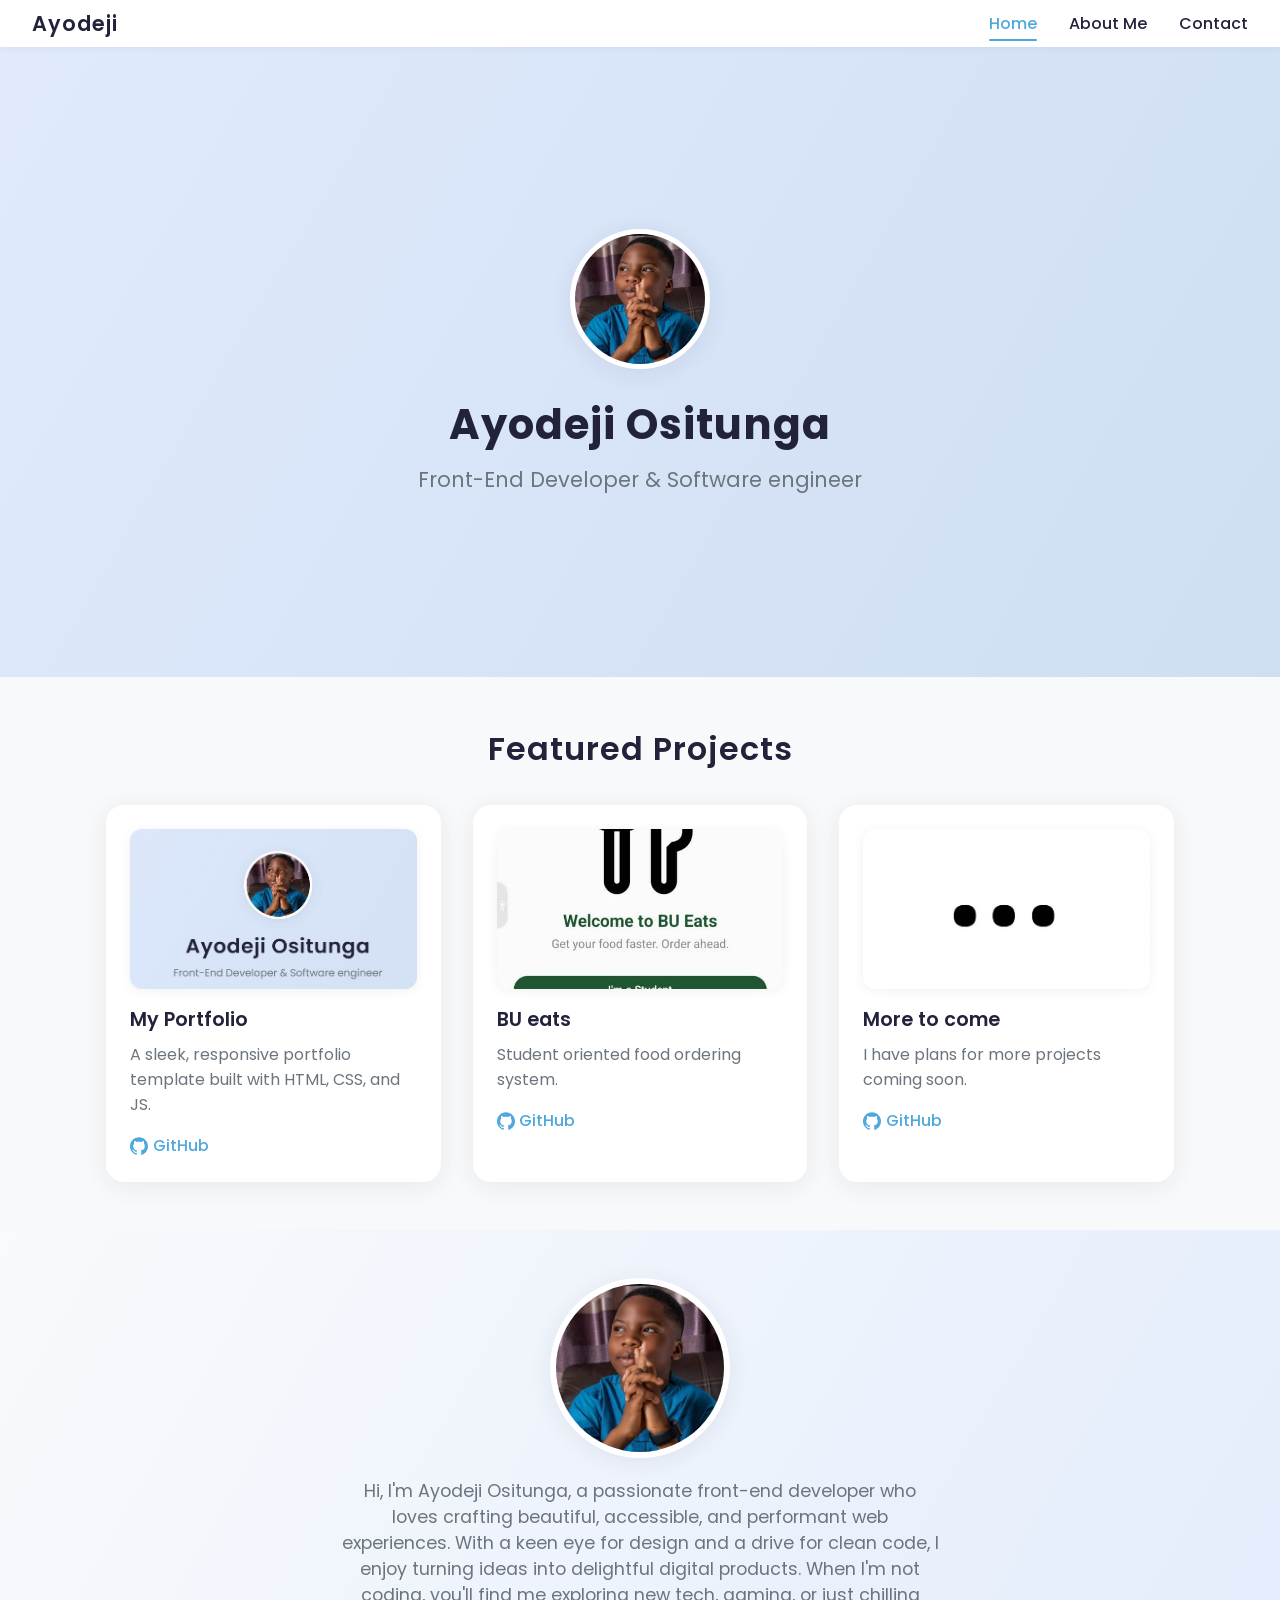
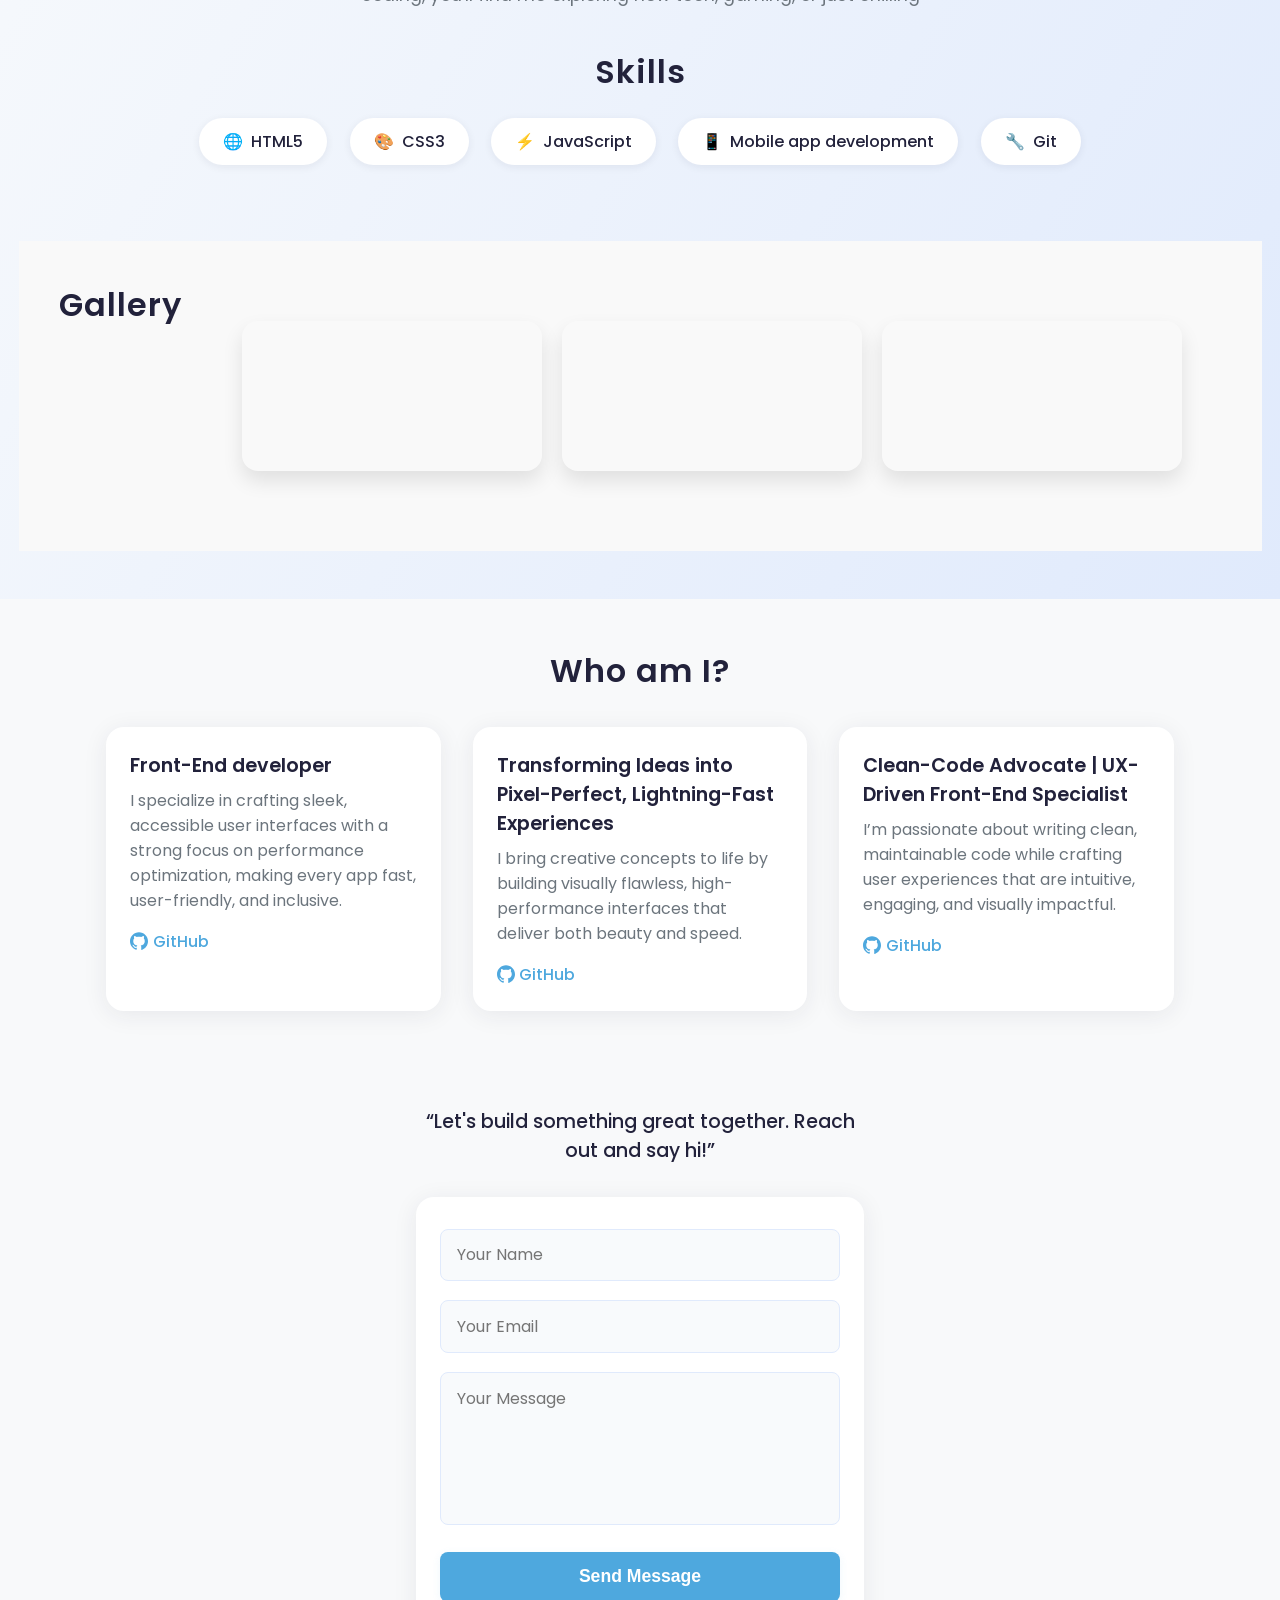
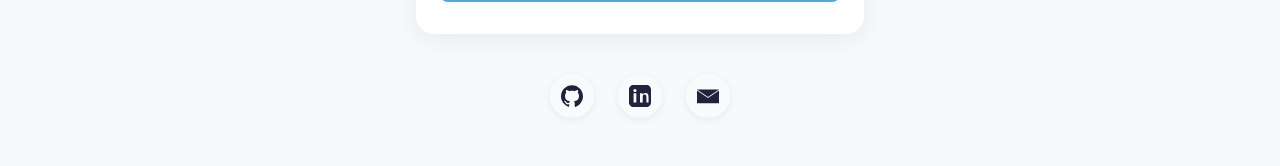
==== index.html @ ae62bc1d "Update index.html" ====
<!DOCTYPE html>
<html lang="en">
<head>
    <meta charset="UTF-8">
    <meta name="viewport" content="width=device-width,initial-scale=1.0">
    <title>Ayodeji's Portfolio</title>
    <link href="https://fonts.googleapis.com/css?family=Poppins:400,600&display=swap" rel="stylesheet">
    <style>
        :root {
            --primary: #22223b;
            --accent: #4ea8de;
            --bg: #f8f9fa;
            --card: #fff;
            --text: #22223b;
            --muted: #6c757d;
            --radius: 18px;
            --shadow: 0 4px 24px rgba(34,34,59,0.08);
            --transition: 0.3s cubic-bezier(.4,0,.2,1);
        }
        * { box-sizing: border-box; margin: 0; padding: 0; }
        html, body {
            font-family: 'Poppins', sans-serif;
            background: var(--bg);
            color: var(--text);
            scroll-behavior: smooth;
            min-height: 100%;
        }
        body.fade-in {
            animation: fadeIn 1.2s ease;
        }
        @keyframes fadeIn {
            from { opacity: 0; }
            to { opacity: 1; }
        }
        /* Navbar */
        nav {
            position: sticky;
            top: 0;
            z-index: 100;
            background: var(--card);
            box-shadow: 0 2px 8px rgba(34,34,59,0.04);
            display: flex;
            align-items: center;
            justify-content: space-between;
            padding: 0.5rem 2rem;
            transition: background var(--transition);
        }
        .nav-logo {
            font-weight: 600;
            font-size: 1.3rem;
            color: var(--primary);
            letter-spacing: 1px;
        }
        .nav-links {
            display: flex;
            gap: 2rem;
        }
        .nav-links a {
            text-decoration: none;
            color: var(--text);
            font-weight: 500;
            position: relative;
            padding: 0.2rem 0;
            transition: color var(--transition);
        }
        .nav-links a::after {
            content: '';
            display: block;
            height: 2px;
            width: 0;
            background: var(--accent);
            transition: width var(--transition);
            position: absolute;
            left: 0; bottom: -2px;
            border-radius: 2px;
        }
        .nav-links a:hover, .nav-links a.active {
            color: var(--accent);
        }
        .nav-links a:hover::after, .nav-links a.active::after {
            width: 100%;
        }
        /* Hamburger for mobile */
        .nav-toggle {
            display: none;
            flex-direction: column;
            cursor: pointer;
            gap: 5px;
        }
        .nav-toggle span {
            width: 24px;
            height: 3px;
            background: var(--primary);
            border-radius: 2px;
            transition: all var(--transition);
        }
        /* Hero Section */
        .hero {
            display: flex;
            flex-direction: column;
            align-items: center;
            justify-content: center;
            min-height: 70vh;
            padding: 4rem 1rem 2rem 1rem;
            background: linear-gradient(120deg, #e0eafc 0%, #cfdef3 100%);
            position: relative;
            overflow: hidden;
        }
        .hero .profile-pic {
            width: 140px;
            height: 140px;
            border-radius: 50%;
            object-fit: cover;
            border: 5px solid var(--card);
            box-shadow: var(--shadow);
            margin-bottom: 1.5rem;
            background: #fff;
            animation: fadeInUp 1s 0.2s both;
        }
        .hero h1 {
            font-size: 2.6rem;
            font-weight: 700;
            margin-bottom: 0.5rem;
            color: var(--primary);
            letter-spacing: 1px;
            animation: fadeInUp 1s 0.4s both;
        }
        .hero p {
            font-size: 1.3rem;
            color: var(--muted);
            margin-bottom: 2rem;
            animation: fadeInUp 1s 0.6s both;
        }
        @keyframes fadeInUp {
            from { opacity: 0; transform: translateY(40px);}
            to { opacity: 1; transform: translateY(0);}
        }
        /* Parallax effect */
        .parallax {
            position: absolute;
            top: 0; left: 0; width: 100%; height: 100%;
            pointer-events: none;
            z-index: 0;
            background: url('https://www.transparenttextures.com/patterns/cubes.png');
            opacity: 0.07;
            animation: parallaxMove 10s linear infinite alternate;
        }
        @keyframes parallaxMove {
            from { background-position: 0 0; }
            to { background-position: 100px 60px; }
        }
        /* Projects Section */
        .section {
            max-width: 1100px;
            margin: 0 auto;
            padding: 3rem 1rem;
        }
        .section-title {
            font-size: 2rem;
            font-weight: 600;
            margin-bottom: 2rem;
            color: var(--primary);
            letter-spacing: 1px;
            text-align: center;
        }
        .projects-grid {
            display: grid;
            grid-template-columns: repeat(auto-fit, minmax(290px, 1fr));
            gap: 2rem;
        }
        .project-card {
            background: var(--card);
            border-radius: var(--radius);
            box-shadow: var(--shadow);
            padding: 1.5rem;
            display: flex;
            flex-direction: column;
            align-items: flex-start;
            transition: transform var(--transition), box-shadow var(--transition);
            opacity: 0;
            transform: translateY(40px);
            animation: fadeInUp 1s forwards;
        }
        .project-card:nth-child(1) { animation-delay: 0.1s; }
        .project-card:nth-child(2) { animation-delay: 0.2s; }
        .project-card:nth-child(3) { animation-delay: 0.3s; }
        .project-card img {
            width: 100%;
            border-radius: 12px;
            margin-bottom: 1rem;
            box-shadow: 0 2px 12px rgba(34,34,59,0.06);
            object-fit: cover;
            height: 160px;
            background: #e9ecef;
        }
        .project-card h3 {
            font-size: 1.2rem;
            font-weight: 600;
            margin-bottom: 0.5rem;
            color: var(--primary);
        }
        .project-card p {
            color: var(--muted);
            font-size: 1rem;
            margin-bottom: 1rem;
        }
        .project-card a {
            color: var(--accent);
            text-decoration: none;
            font-weight: 500;
            transition: color var(--transition);
            display: inline-flex;
            align-items: center;
            gap: 0.3em;
        }
        .project-card a:hover {
            color: var(--primary);
            text-decoration: underline;
        }
        .project-card:hover {
            transform: translateY(-8px) scale(1.025);
            box-shadow: 0 8px 32px rgba(34,34,59,0.13);
        }
        /* About Section */
        .about-section {
            display: flex;
            flex-direction: column;
            align-items: center;
            gap: 2.5rem;
            padding: 3rem 1rem;
            background: linear-gradient(120deg, #f8fafc 0%, #e0eafc 100%);
        }
        .about-profile {
            display: flex;
            flex-direction: column;
            align-items: center;
            gap: 1.2rem;
        }
        .about-profile img {
            width: 180px;
            height: 180px;
            border-radius: 50%;
            object-fit: cover;
            border: 6px solid var(--card);
            box-shadow: var(--shadow);
            background: #fff;
        }
        .about-profile p {
            max-width: 600px;
            text-align: center;
            color: var(--muted);
            font-size: 1.1rem;
        }
        .skills-grid {
            display: flex;
            flex-wrap: wrap;
            gap: 1rem;
            justify-content: center;
            margin-bottom: 2rem;
        }
        .skill-bubble {
            background: var(--card);
            color: var(--primary);
            border-radius: 2rem;
            padding: 0.7rem 1.5rem;
            font-weight: 500;
            font-size: 1rem;
            box-shadow: 0 2px 8px rgba(34,34,59,0.07);
            margin: 0.2rem;
            transition: background var(--transition), color var(--transition), box-shadow var(--transition);
            cursor: default;
            display: flex;
            align-items: center;
            gap: 0.5em;
        }
        .skill-bubble:hover {
            background: var(--accent);
            color: #fff;
            box-shadow: 0 4px 16px rgba(78,168,222,0.13);
        }
        .gallery {
            display: flex;
            gap: 1rem;
            flex-wrap: wrap;
            justify-content: center;
        }
        .gallery img {
            width: 90px;
            height: 90px;
            object-fit: cover;
            border-radius: 12px;
            box-shadow: 0 2px 8px rgba(34,34,59,0.09);
            background: #e9ecef;
            transition: transform var(--transition), box-shadow var(--transition);
        }
        .gallery img:hover {
            transform: scale(1.07) rotate(-2deg);
            box-shadow: 0 6px 24px rgba(34,34,59,0.13);
        }
        /* Contact Section */
        .contact-section {
            max-width: 480px;
            margin: 0 auto;
            padding: 3rem 1rem;
            display: flex;
            flex-direction: column;
            align-items: center;
        }
        .contact-cta {
            font-size: 1.2rem;
            color: var(--primary);
            margin-bottom: 2rem;
            text-align: center;
            font-weight: 500;
        }
        .contact-form {
            width: 100%;
            display: flex;
            flex-direction: column;
            gap: 1.2rem;
            background: var(--card);
            border-radius: var(--radius);
            box-shadow: var(--shadow);
            padding: 2rem 1.5rem;
            margin-bottom: 2rem;
            animation: fadeInUp 1s 0.2s both;
        }
        .contact-form input, .contact-form textarea {
            width: 100%;
            padding: 0.8rem 1rem;
            border: 1.5px solid #e0eafc;
            border-radius: 8px;
            font-size: 1rem;
            background: #f8fafc;
            color: var(--primary);
            outline: none;
            transition: border-color var(--transition), box-shadow var(--transition);
            font-family: inherit;
            resize: none;
        }
        .contact-form input:focus, .contact-form textarea:focus {
            border-color: var(--accent);
            box-shadow: 0 2px 12px rgba(78,168,222,0.09);
        }
        .contact-form button {
            background: var(--accent);
            color: #fff;
            border: none;
            border-radius: 8px;
            padding: 0.9rem 0;
            font-size: 1.1rem;
            font-weight: 600;
            cursor: pointer;
            transition: background var(--transition), box-shadow var(--transition);
            box-shadow: 0 2px 8px rgba(78,168,222,0.09);
            margin-top: 0.5rem;
        }
        .contact-form button:hover {
            background: var(--primary);
            box-shadow: 0 4px 16px rgba(34,34,59,0.13);
        }
        .socials {
            display: flex;
            gap: 1.5rem;
            justify-content: center;
            margin-top: 0.5rem;
        }
        .social-link {
            display: inline-flex;
            align-items: center;
            justify-content: center;
            width: 44px;
            height: 44px;
            border-radius: 50%;
            background: #f8fafc;
            color: var(--primary);
            font-size: 1.5rem;
            box-shadow: 0 2px 8px rgba(34,34,59,0.07);
            transition: background var(--transition), color var(--transition), box-shadow var(--transition), transform var(--transition);
            text-decoration: none;
        }
        .social-link:hover {
            background: var(--accent);
            color: #fff;
            box-shadow: 0 4px 16px rgba(78,168,222,0.13);
            transform: translateY(-3px) scale(1.08);
        }
        /* Responsive */
        @media (max-width: 900px) {
            .section, .about-section, .contact-section { padding: 2rem 1rem; }
            .projects-grid { gap: 1.2rem; }
        }
        @media (max-width: 700px) {
            .hero h1 { font-size: 2rem; }
            .section-title { font-size: 1.4rem; }
            .about-profile img { width: 120px; height: 120px; }
            .gallery img { width: 70px; height: 70px; }
        }
        @media (max-width: 600px) {
            nav { padding: 0.5rem 1rem; }
            .nav-links {
                position: absolute;
                top: 60px;
                right: 1rem;
                background: var(--card);
                flex-direction: column;
                gap: 1.2rem;
                padding: 1.2rem 1.5rem;
                border-radius: var(--radius);
                box-shadow: var(--shadow);
                display: none;
            }
            .nav-links.open { display: flex; }
            .nav-toggle { display: flex; }
        }

        .gallery {
    display: flex;
    gap: 20px;
    padding: 40px;
    justify-content: center;
    flex-wrap: wrap;
    background: #f9f9f9;
}

.gallery video {
    width: 300px;
    height: auto;
    border-radius: 16px;
    box-shadow: 0 10px 20px rgba(0,0,0,0.1);
    transition: transform 0.3s ease, box-shadow 0.3s ease;
}

.gallery video:hover {
    transform: scale(1.05);
    box-shadow: 0 15px 30px rgba(0,0,0,0.2);
    cursor: pointer;
}


    </style>
</head>
<body class="fade-in">
    <nav>
        <div class="nav-logo">Ayodeji</div>
        <div class="nav-links" id="navLinks">
            <a href="#home" class="active">Home</a>
            <a href="#about">About Me</a>
            <a href="#contact">Contact</a>
        </div>
        <div class="nav-toggle" id="navToggle" aria-label="Open navigation" tabindex="0">
            <span></span><span></span><span></span>
        </div>
    </nav>

    <!-- Home / Hero -->
    <section class="hero" id="home">
        <div class="parallax"></div>
        <img src="profile.jpg" alt="Profile" class="profile-pic" />
        <h1>Ayodeji Ositunga</h1>
        <p>Front-End Developer &amp; Software engineer</p>
    </section>

    <!-- Projects -->
    <section class="section" id="projects">
        <h2 class="section-title">Featured Projects</h2>
        <div class="projects-grid">
            <div class="project-card">
                <img src="project1.jpg" alt="Project 1 Screenshot">
                <h3>My Portfolio</h3>
                <p>A sleek, responsive portfolio template built with HTML, CSS, and JS.</p>
                <a href="" target="_blank" rel="noopener">
                    <svg width="18" height="18" fill="currentColor" viewBox="0 0 24 24" style="vertical-align:middle;"><path d="M12 .297c-6.63 0-12 5.373-12 12 0 5.303 3.438 9.8 8.205 11.387.6.113.82-.258.82-.577 0-.285-.01-1.04-.015-2.04-3.338.724-4.042-1.416-4.042-1.416-.546-1.387-1.333-1.756-1.333-1.756-1.089-.745.084-.729.084-.729 1.205.084 1.84 1.236 1.84 1.236 1.07 1.834 2.809 1.304 3.495.997.108-.775.418-1.305.762-1.605-2.665-.305-5.466-1.334-5.466-5.931 0-1.31.469-2.381 1.236-3.221-.124-.303-.535-1.523.117-3.176 0 0 1.008-.322 3.301 1.23.957-.266 1.983-.399 3.003-.404 1.02.005 2.047.138 3.006.404 2.291-1.553 3.297-1.23 3.297-1.23.653 1.653.242 2.873.118 3.176.77.84 1.235 1.911 1.235 3.221 0 4.609-2.803 5.624-5.475 5.921.43.371.823 1.102.823 2.222 0 1.606-.014 2.898-.014 3.293 0 .322.216.694.825.576C20.565 22.092 24 17.592 24 12.297c0-6.627-5.373-12-12-12"></path></svg>
                    GitHub
                </a>
            </div>
            <div class="project-card">
                <img src="project2.jpg" alt="Project 2 Screenshot">
                <h3>BU eats</h3>
                <p>Student oriented food ordering system.</p>
                <a href="https://github.com/YhungBoss/BUeats" target="_blank" rel="noopener">
                    <svg width="18" height="18" fill="currentColor" viewBox="0 0 24 24" style="vertical-align:middle;"><path d="M12 .297c-6.63 0-12 5.373-12 12 0 5.303 3.438 9.8 8.205 11.387.6.113.82-.258.82-.577 0-.285-.01-1.04-.015-2.04-3.338.724-4.042-1.416-4.042-1.416-.546-1.387-1.333-1.756-1.333-1.756-1.089-.745.084-.729.084-.729 1.205.084 1.84 1.236 1.84 1.236 1.07 1.834 2.809 1.304 3.495.997.108-.775.418-1.305.762-1.605-2.665-.305-5.466-1.334-5.466-5.931 0-1.31.469-2.381 1.236-3.221-.124-.303-.535-1.523.117-3.176 0 0 1.008-.322 3.301 1.23.957-.266 1.983-.399 3.003-.404 1.02.005 2.047.138 3.006.404 2.291-1.553 3.297-1.23 3.297-1.23.653 1.653.242 2.873.118 3.176.77.84 1.235 1.911 1.235 3.221 0 4.609-2.803 5.624-5.475 5.921.43.371.823 1.102.823 2.222 0 1.606-.014 2.898-.014 3.293 0 .322.216.694.825.576C20.565 22.092 24 17.592 24 12.297c0-6.627-5.373-12-12-12"></path></svg>
                    GitHub
                </a>
            </div>
            <div class="project-card">
                <img src="project3.jpg" alt="">
                <h3>More to come</h3>
                <p>I have plans for more projects coming soon.</p>
                <a href="" target="_blank" rel="noopener">
                    <svg width="18" height="18" fill="currentColor" viewBox="0 0 24 24" style="vertical-align:middle;"><path d="M12 .297c-6.63 0-12 5.373-12 12 0 5.303 3.438 9.8 8.205 11.387.6.113.82-.258.82-.577 0-.285-.01-1.04-.015-2.04-3.338.724-4.042-1.416-4.042-1.416-.546-1.387-1.333-1.756-1.333-1.756-1.089-.745.084-.729.084-.729 1.205.084 1.84 1.236 1.84 1.236 1.07 1.834 2.809 1.304 3.495.997.108-.775.418-1.305.762-1.605-2.665-.305-5.466-1.334-5.466-5.931 0-1.31.469-2.381 1.236-3.221-.124-.303-.535-1.523.117-3.176 0 0 1.008-.322 3.301 1.23.957-.266 1.983-.399 3.003-.404 1.02.005 2.047.138 3.006.404 2.291-1.553 3.297-1.23 3.297-1.23.653 1.653.242 2.873.118 3.176.77.84 1.235 1.911 1.235 3.221 0 4.609-2.803 5.624-5.475 5.921.43.371.823 1.102.823 2.222 0 1.606-.014 2.898-.014 3.293 0 .322.216.694.825.576C20.565 22.092 24 17.592 24 12.297c0-6.627-5.373-12-12-12"></path></svg>
                    GitHub
                </a>
            </div>
        </div>
    </section>

    <!-- About Me -->
    <section class="about-section" id="about">
        <div class="about-profile">
            <img src="profile.jpg" alt="Ayode Profile Large">
            <p>
                Hi, I'm Ayodeji Ositunga, a passionate front-end developer who loves crafting beautiful, accessible, and performant web experiences. With a keen eye for design and a drive for clean code, I enjoy turning ideas into delightful digital products. When I'm not coding, you'll find me exploring new tech, gaming, or just chilling
        </div>
        <div>
            <h2 class="section-title" style="margin-bottom:1.2rem;">Skills</h2>
            <div class="skills-grid">
                <div class="skill-bubble"><span>🌐</span>HTML5</div>
                <div class="skill-bubble"><span>🎨</span>CSS3</div>
                <div class="skill-bubble"><span>⚡</span>JavaScript</div>
                <div class="skill-bubble"><span>📱</span>Mobile app development</div>
                <div class="skill-bubble"><span>🔧</span>Git</div>
            </div>
        </div>
        <div class="gallery">
            <h2 class="section-title" style="margin-bottom:1.2rem;">Gallery</h2>
            <div class="gallery">
                <video src="video1.mp4" autoplay muted loop playsinline></video>
                <video src="video2.mp4" autoplay muted loop playsinline></video>
                <video src="video3.mp4" autoplay muted loop playsinline></video>
            </div>
        </div>
    </section>

    <!-- Who am I?-->
    <section class="section" id="projects">
        <h2 class="section-title">Who am I?</h2>
        <div class="projects-grid">
            <div class="project-card">
                <h3>Front-End developer</h3>
                <p>I specialize in crafting sleek, accessible user interfaces with a strong focus on performance optimization, making every app fast, user-friendly, and inclusive.</p>
                <a href="" target="_blank" rel="noopener">
                    <svg width="18" height="18" fill="currentColor" viewBox="0 0 24 24" style="vertical-align:middle;"><path d="M12 .297c-6.63 0-12 5.373-12 12 0 5.303 3.438 9.8 8.205 11.387.6.113.82-.258.82-.577 0-.285-.01-1.04-.015-2.04-3.338.724-4.042-1.416-4.042-1.416-.546-1.387-1.333-1.756-1.333-1.756-1.089-.745.084-.729.084-.729 1.205.084 1.84 1.236 1.84 1.236 1.07 1.834 2.809 1.304 3.495.997.108-.775.418-1.305.762-1.605-2.665-.305-5.466-1.334-5.466-5.931 0-1.31.469-2.381 1.236-3.221-.124-.303-.535-1.523.117-3.176 0 0 1.008-.322 3.301 1.23.957-.266 1.983-.399 3.003-.404 1.02.005 2.047.138 3.006.404 2.291-1.553 3.297-1.23 3.297-1.23.653 1.653.242 2.873.118 3.176.77.84 1.235 1.911 1.235 3.221 0 4.609-2.803 5.624-5.475 5.921.43.371.823 1.102.823 2.222 0 1.606-.014 2.898-.014 3.293 0 .322.216.694.825.576C20.565 22.092 24 17.592 24 12.297c0-6.627-5.373-12-12-12"></path></svg>
                    GitHub
                </a>
            </div>
            <div class="project-card">
                <h3>Transforming Ideas into Pixel-Perfect, Lightning-Fast Experiences</h3>
                <p>I bring creative concepts to life by building visually flawless, high-performance interfaces that deliver both beauty and speed.</p>
                <a href="https://github.com/YhungBoss/BUeats" target="_blank" rel="noopener">
                    <svg width="18" height="18" fill="currentColor" viewBox="0 0 24 24" style="vertical-align:middle;"><path d="M12 .297c-6.63 0-12 5.373-12 12 0 5.303 3.438 9.8 8.205 11.387.6.113.82-.258.82-.577 0-.285-.01-1.04-.015-2.04-3.338.724-4.042-1.416-4.042-1.416-.546-1.387-1.333-1.756-1.333-1.756-1.089-.745.084-.729.084-.729 1.205.084 1.84 1.236 1.84 1.236 1.07 1.834 2.809 1.304 3.495.997.108-.775.418-1.305.762-1.605-2.665-.305-5.466-1.334-5.466-5.931 0-1.31.469-2.381 1.236-3.221-.124-.303-.535-1.523.117-3.176 0 0 1.008-.322 3.301 1.23.957-.266 1.983-.399 3.003-.404 1.02.005 2.047.138 3.006.404 2.291-1.553 3.297-1.23 3.297-1.23.653 1.653.242 2.873.118 3.176.77.84 1.235 1.911 1.235 3.221 0 4.609-2.803 5.624-5.475 5.921.43.371.823 1.102.823 2.222 0 1.606-.014 2.898-.014 3.293 0 .322.216.694.825.576C20.565 22.092 24 17.592 24 12.297c0-6.627-5.373-12-12-12"></path></svg>
                    GitHub
                </a>
            </div>
            <div class="project-card">
                <h3>Clean-Code Advocate | UX-Driven Front-End Specialist</h3>
                <p>I’m passionate about writing clean, maintainable code while crafting user experiences that are intuitive, engaging, and visually impactful.</p>
                <a href="" target="_blank" rel="noopener">
                    <svg width="18" height="18" fill="currentColor" viewBox="0 0 24 24" style="vertical-align:middle;"><path d="M12 .297c-6.63 0-12 5.373-12 12 0 5.303 3.438 9.8 8.205 11.387.6.113.82-.258.82-.577 0-.285-.01-1.04-.015-2.04-3.338.724-4.042-1.416-4.042-1.416-.546-1.387-1.333-1.756-1.333-1.756-1.089-.745.084-.729.084-.729 1.205.084 1.84 1.236 1.84 1.236 1.07 1.834 2.809 1.304 3.495.997.108-.775.418-1.305.762-1.605-2.665-.305-5.466-1.334-5.466-5.931 0-1.31.469-2.381 1.236-3.221-.124-.303-.535-1.523.117-3.176 0 0 1.008-.322 3.301 1.23.957-.266 1.983-.399 3.003-.404 1.02.005 2.047.138 3.006.404 2.291-1.553 3.297-1.23 3.297-1.23.653 1.653.242 2.873.118 3.176.77.84 1.235 1.911 1.235 3.221 0 4.609-2.803 5.624-5.475 5.921.43.371.823 1.102.823 2.222 0 1.606-.014 2.898-.014 3.293 0 .322.216.694.825.576C20.565 22.092 24 17.592 24 12.297c0-6.627-5.373-12-12-12"></path></svg>
                    GitHub
                </a>
            </div>
        </div>
    </section>



    <!-- Contact -->
    <section class="contact-section" id="contact">
        <div class="contact-cta">
            <q>Let's build something great together. Reach out and say hi!</q>
        </div>
        <form class="contact-form" id="contactForm" autocomplete="off">
            <input type="text" name="name" placeholder="Your Name" required autocomplete="off">
            <input type="email" name="email" placeholder="Your Email" required autocomplete="off">
            <textarea name="message" rows="5" placeholder="Your Message" required></textarea>
            <button type="submit">Send Message</button>
        </form>
        <div class="socials">
            <a href="https://github.com/YhungBoss" class="social-link" target="_blank" rel="noopener" aria-label="GitHub">
                <svg width="22" height="22" fill="currentColor" viewBox="0 0 24 24"><path d="M12 .297c-6.63 0-12 5.373-12 12 0 5.303 3.438 9.8 8.205 11.387.6.113.82-.258.82-.577 0-.285-.01-1.04-.015-2.04-3.338.724-4.042-1.416-4.042-1.416-.546-1.387-1.333-1.756-1.333-1.756-1.089-.745.084-.729.084-.729 1.205.084 1.84 1.236 1.84 1.236 1.07 1.834 2.809 1.304 3.495.997.108-.775.418-1.305.762-1.605-2.665-.305-5.466-1.334-5.466-5.931 0-1.31.469-2.381 1.236-3.221-.124-.303-.535-1.523.117-3.176 0 0 1.008-.322 3.301 1.23.957-.266 1.983-.399 3.003-.404 1.02.005 2.047.138 3.006.404 2.291-1.553 3.297-1.23 3.297-1.23.653 1.653.242 2.873.118 3.176.77.84 1.235 1.911 1.235 3.221 0 4.609-2.803 5.624-5.475 5.921.43.371.823 1.102.823 2.222 0 1.606-.014 2.898-.014 3.293 0 .322.216.694.825.576C20.565 22.092 24 17.592 24 12.297c0-6.627-5.373-12-12-12"></path></svg>
            </a>
            <a href="" class="social-link" target="_blank" rel="noopener" aria-label="LinkedIn">
                <svg width="22" height="22" fill="currentColor" viewBox="0 0 24 24"><path d="M19 0h-14c-2.761 0-5 2.239-5 5v14c0 2.761 2.239 5 5 5h14c2.762 0 5-2.239 5-5v-14c0-2.761-2.238-5-5-5zm-11 19h-3v-10h3v10zm-1.5-11.268c-.966 0-1.75-.784-1.75-1.75s.784-1.75 1.75-1.75 1.75.784 1.75 1.75-.784 1.75-1.75 1.75zm15.5 11.268h-3v-5.604c0-1.337-.025-3.063-1.868-3.063-1.868 0-2.154 1.459-2.154 2.967v5.7h-3v-10h2.881v1.367h.041c.401-.761 1.379-1.563 2.838-1.563 3.034 0 3.595 1.997 3.595 4.59v5.606z"/></svg>
            </a>
            <a href="mailto:ayodeji.ositunga@gmail.com" class="social-link" aria-label="Email">
                <svg width="22" height="22" fill="currentColor" viewBox="0 0 24 24"><path d="M12 13.065l-11.99-8.065h23.98l-11.99 8.065zm-12-7.065v14h24v-14l-12 8.065-12-8.065z"/></svg>
            </a>
        </div>
    </section>

    <script>
        // Navbar active link and smooth scroll
        const navLinks = document.querySelectorAll('.nav-links a');
        navLinks.forEach(link => {
            link.addEventListener('click', function(e) {
                const targetId = this.getAttribute('href').replace('#','');
                const section = document.getElementById(targetId);
                if (section) {
                    e.preventDefault();
                    section.scrollIntoView({ behavior: 'smooth' });
                    navLinks.forEach(l => l.classList.remove('active'));
                    this.classList.add('active');
                    // Close nav on mobile
                    document.getElementById('navLinks').classList.remove('open');
                }
            });
        });

        // Hamburger menu
        const navToggle = document.getElementById('navToggle');
        navToggle.addEventListener('click', () => {
            document.getElementById('navLinks').classList.toggle('open');
        });
        navToggle.addEventListener('keypress', (e) => {
            if (e.key === 'Enter' || e.key === ' ') {
                document.getElementById('navLinks').classList.toggle('open');
            }
        });

        // Animate project cards on scroll
        function animateOnScroll() {
            const cards = document.querySelectorAll('.project-card');
            const trigger = window.innerHeight * 0.92;
            cards.forEach(card => {
                const rect = card.getBoundingClientRect();
                if (rect.top < trigger) {
                    card.style.opacity = 1;
                    card.style.transform = 'translateY(0)';
                }
            });
        }
        window.addEventListener('scroll', animateOnScroll);
        window.addEventListener('load', animateOnScroll);

        // Contact form fake submit
        document.getElementById('contactForm').addEventListener('submit', function(e) {
            e.preventDefault();
            this.reset();
            this.querySelector('button').textContent = 'Sent!';
            setTimeout(() => {
                this.querySelector('button').textContent = 'Send Message';
            }, 1800);
        });

        // Parallax effect for hero
        document.querySelector('.hero').addEventListener('mousemove', function(e) {
            const parallax = this.querySelector('.parallax');
            const x = (e.clientX / window.innerWidth - 0.5) * 20;
            const y = (e.clientY / window.innerHeight - 0.5) * 20;
            parallax.style.backgroundPosition = `${50 + x}px ${50 + y}px`;
        });
    </script>
</body>
</html>
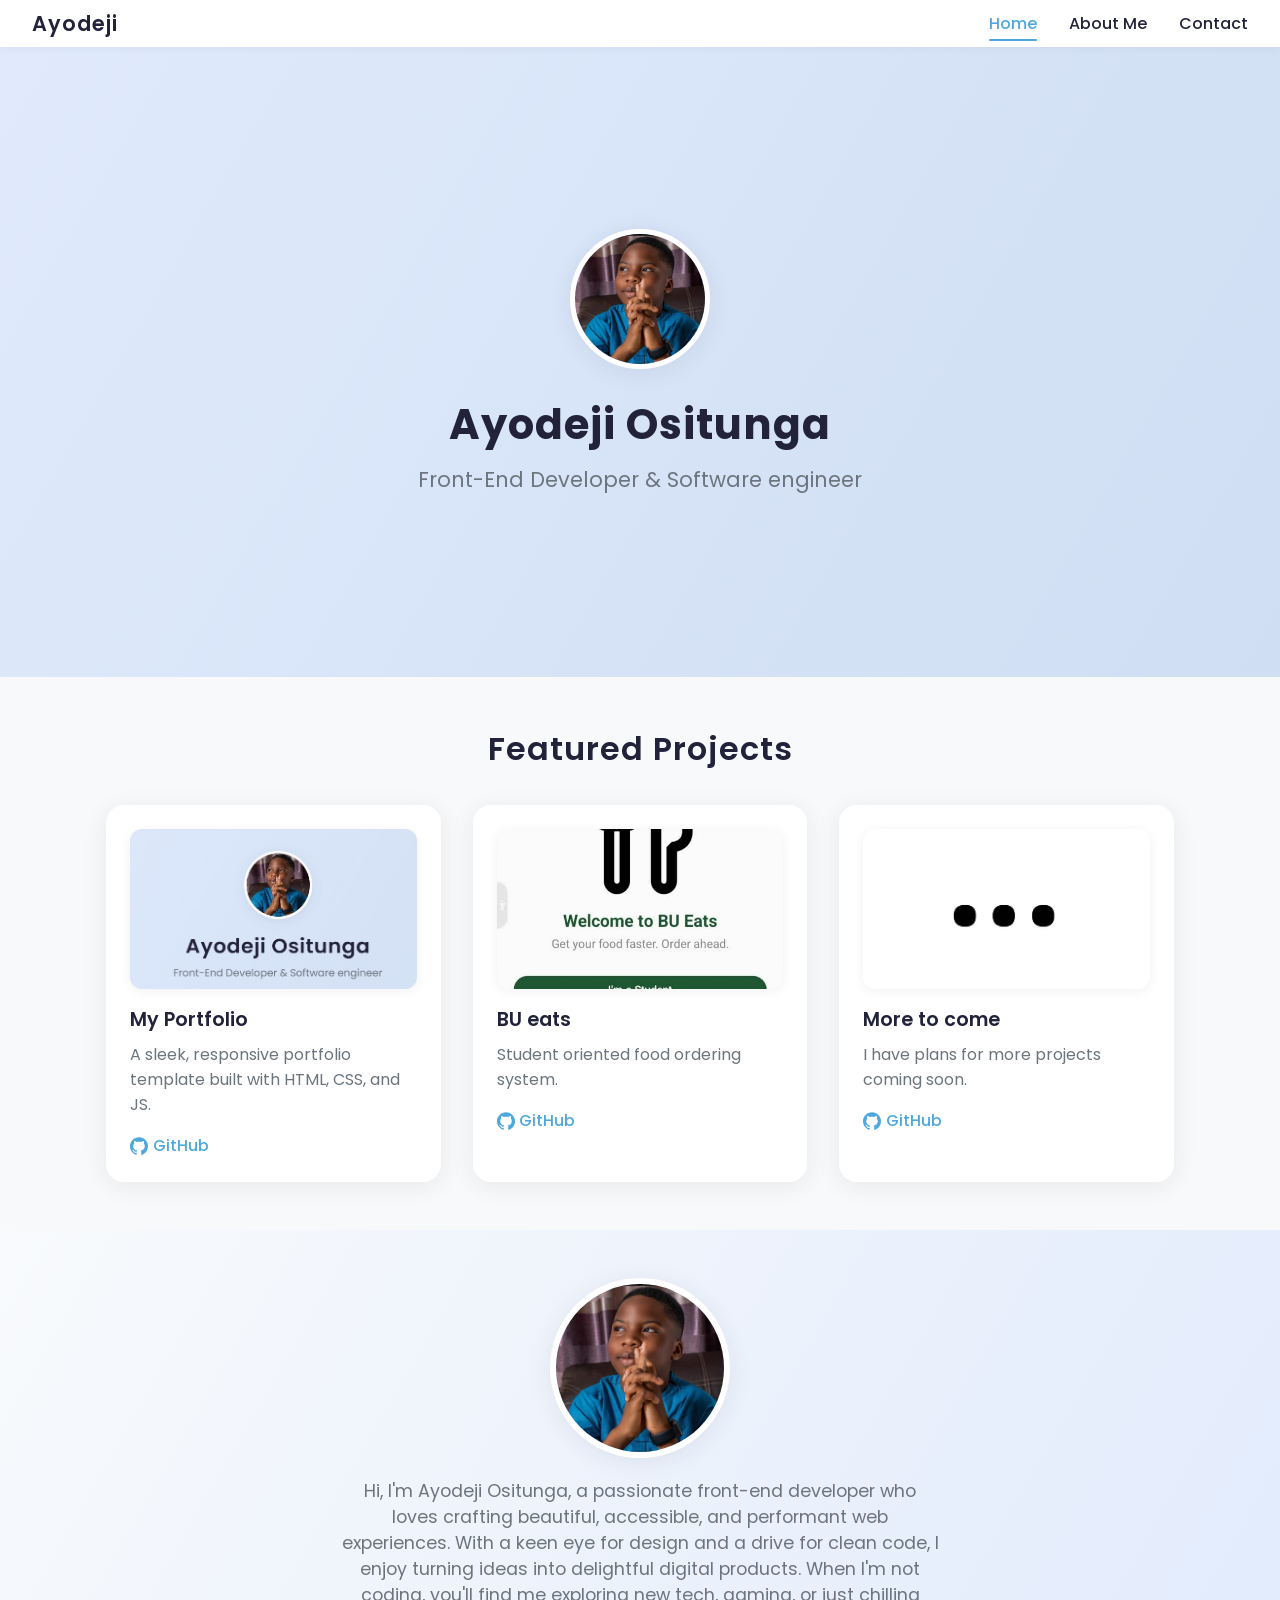
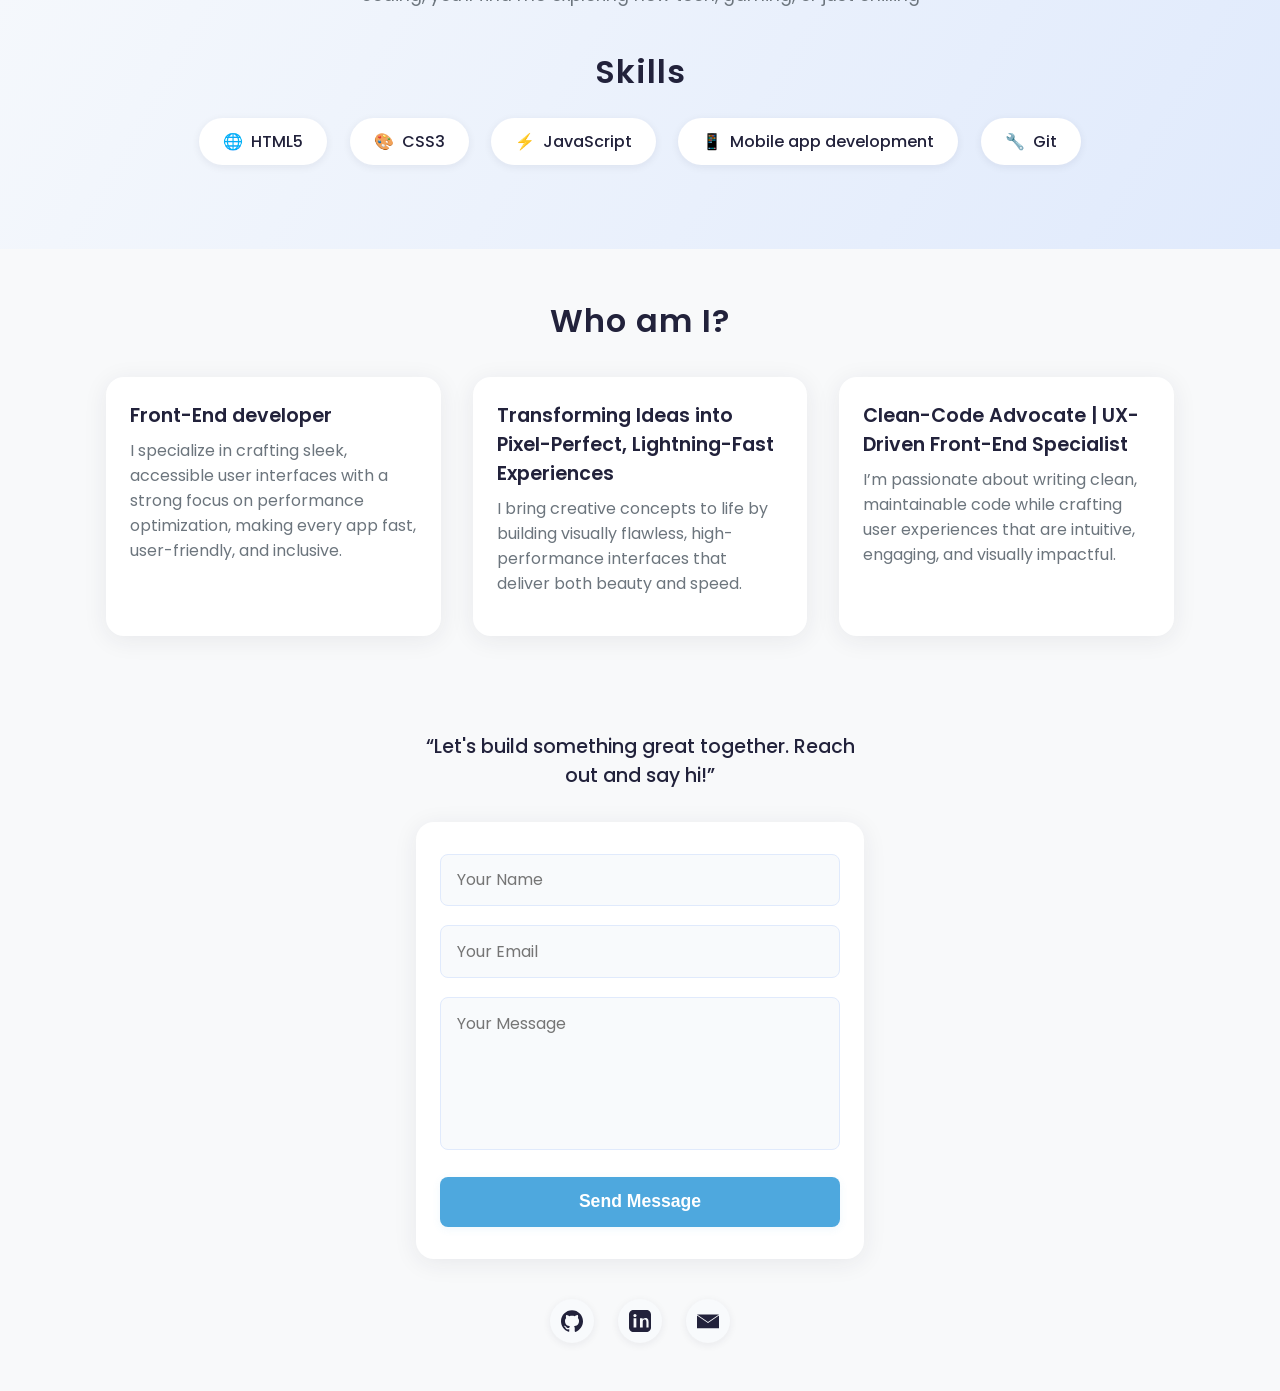
==== commit dab02742: "Update index.html" ====
--- a/index.html
+++ b/index.html
@@ -512,14 +512,7 @@
                 <div class="skill-bubble"><span>🔧</span>Git</div>
             </div>
         </div>
-        <div class="gallery">
-            <h2 class="section-title" style="margin-bottom:1.2rem;">Gallery</h2>
-            <div class="gallery">
-                <video src="video1.mp4" autoplay muted loop playsinline></video>
-                <video src="video2.mp4" autoplay muted loop playsinline></video>
-                <video src="video3.mp4" autoplay muted loop playsinline></video>
-            </div>
-        </div>
+        
     </section>
 
     <!-- Who am I?-->
@@ -529,26 +522,17 @@
             <div class="project-card">
                 <h3>Front-End developer</h3>
                 <p>I specialize in crafting sleek, accessible user interfaces with a strong focus on performance optimization, making every app fast, user-friendly, and inclusive.</p>
-                <a href="" target="_blank" rel="noopener">
-                    <svg width="18" height="18" fill="currentColor" viewBox="0 0 24 24" style="vertical-align:middle;"><path d="M12 .297c-6.63 0-12 5.373-12 12 0 5.303 3.438 9.8 8.205 11.387.6.113.82-.258.82-.577 0-.285-.01-1.04-.015-2.04-3.338.724-4.042-1.416-4.042-1.416-.546-1.387-1.333-1.756-1.333-1.756-1.089-.745.084-.729.084-.729 1.205.084 1.84 1.236 1.84 1.236 1.07 1.834 2.809 1.304 3.495.997.108-.775.418-1.305.762-1.605-2.665-.305-5.466-1.334-5.466-5.931 0-1.31.469-2.381 1.236-3.221-.124-.303-.535-1.523.117-3.176 0 0 1.008-.322 3.301 1.23.957-.266 1.983-.399 3.003-.404 1.02.005 2.047.138 3.006.404 2.291-1.553 3.297-1.23 3.297-1.23.653 1.653.242 2.873.118 3.176.77.84 1.235 1.911 1.235 3.221 0 4.609-2.803 5.624-5.475 5.921.43.371.823 1.102.823 2.222 0 1.606-.014 2.898-.014 3.293 0 .322.216.694.825.576C20.565 22.092 24 17.592 24 12.297c0-6.627-5.373-12-12-12"></path></svg>
-                    GitHub
-                </a>
+            
             </div>
             <div class="project-card">
                 <h3>Transforming Ideas into Pixel-Perfect, Lightning-Fast Experiences</h3>
                 <p>I bring creative concepts to life by building visually flawless, high-performance interfaces that deliver both beauty and speed.</p>
-                <a href="https://github.com/YhungBoss/BUeats" target="_blank" rel="noopener">
-                    <svg width="18" height="18" fill="currentColor" viewBox="0 0 24 24" style="vertical-align:middle;"><path d="M12 .297c-6.63 0-12 5.373-12 12 0 5.303 3.438 9.8 8.205 11.387.6.113.82-.258.82-.577 0-.285-.01-1.04-.015-2.04-3.338.724-4.042-1.416-4.042-1.416-.546-1.387-1.333-1.756-1.333-1.756-1.089-.745.084-.729.084-.729 1.205.084 1.84 1.236 1.84 1.236 1.07 1.834 2.809 1.304 3.495.997.108-.775.418-1.305.762-1.605-2.665-.305-5.466-1.334-5.466-5.931 0-1.31.469-2.381 1.236-3.221-.124-.303-.535-1.523.117-3.176 0 0 1.008-.322 3.301 1.23.957-.266 1.983-.399 3.003-.404 1.02.005 2.047.138 3.006.404 2.291-1.553 3.297-1.23 3.297-1.23.653 1.653.242 2.873.118 3.176.77.84 1.235 1.911 1.235 3.221 0 4.609-2.803 5.624-5.475 5.921.43.371.823 1.102.823 2.222 0 1.606-.014 2.898-.014 3.293 0 .322.216.694.825.576C20.565 22.092 24 17.592 24 12.297c0-6.627-5.373-12-12-12"></path></svg>
-                    GitHub
-                </a>
+                
             </div>
             <div class="project-card">
                 <h3>Clean-Code Advocate | UX-Driven Front-End Specialist</h3>
                 <p>I’m passionate about writing clean, maintainable code while crafting user experiences that are intuitive, engaging, and visually impactful.</p>
-                <a href="" target="_blank" rel="noopener">
-                    <svg width="18" height="18" fill="currentColor" viewBox="0 0 24 24" style="vertical-align:middle;"><path d="M12 .297c-6.63 0-12 5.373-12 12 0 5.303 3.438 9.8 8.205 11.387.6.113.82-.258.82-.577 0-.285-.01-1.04-.015-2.04-3.338.724-4.042-1.416-4.042-1.416-.546-1.387-1.333-1.756-1.333-1.756-1.089-.745.084-.729.084-.729 1.205.084 1.84 1.236 1.84 1.236 1.07 1.834 2.809 1.304 3.495.997.108-.775.418-1.305.762-1.605-2.665-.305-5.466-1.334-5.466-5.931 0-1.31.469-2.381 1.236-3.221-.124-.303-.535-1.523.117-3.176 0 0 1.008-.322 3.301 1.23.957-.266 1.983-.399 3.003-.404 1.02.005 2.047.138 3.006.404 2.291-1.553 3.297-1.23 3.297-1.23.653 1.653.242 2.873.118 3.176.77.84 1.235 1.911 1.235 3.221 0 4.609-2.803 5.624-5.475 5.921.43.371.823 1.102.823 2.222 0 1.606-.014 2.898-.014 3.293 0 .322.216.694.825.576C20.565 22.092 24 17.592 24 12.297c0-6.627-5.373-12-12-12"></path></svg>
-                    GitHub
-                </a>
+                
             </div>
         </div>
     </section>
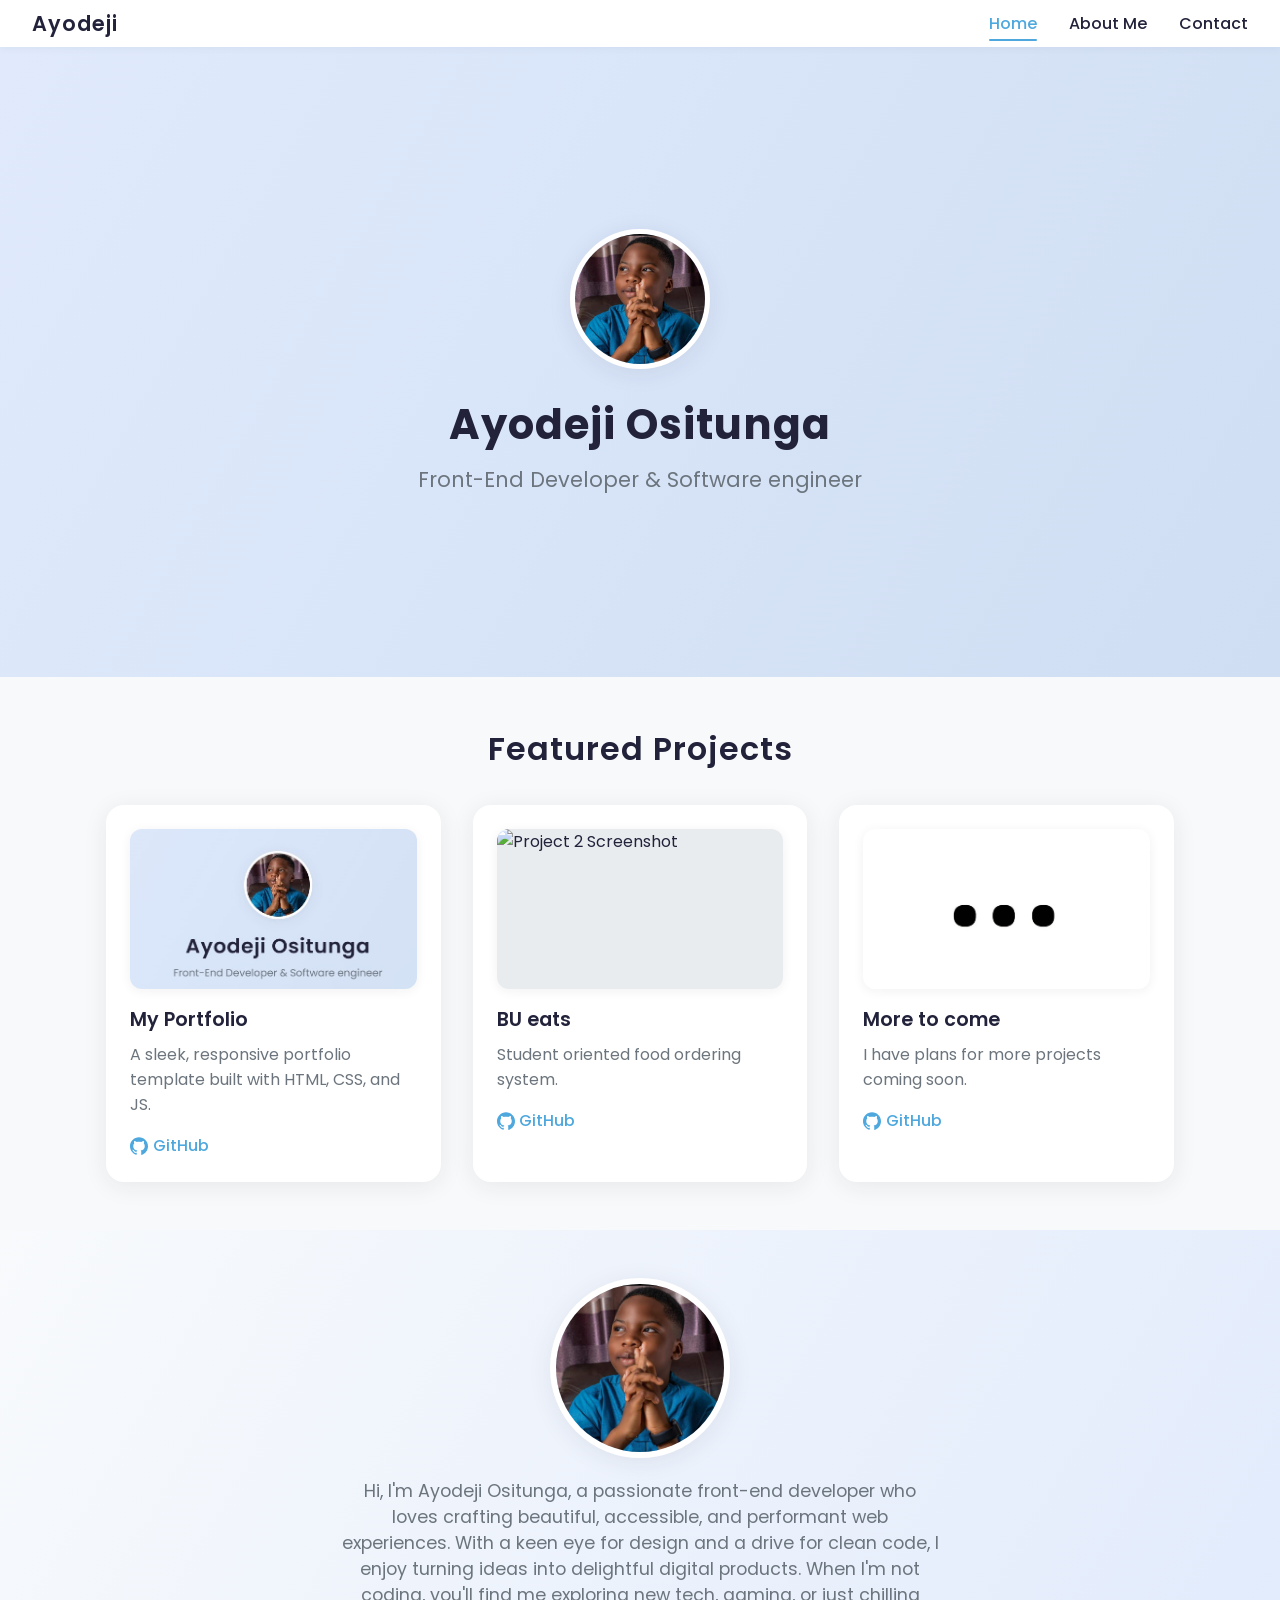
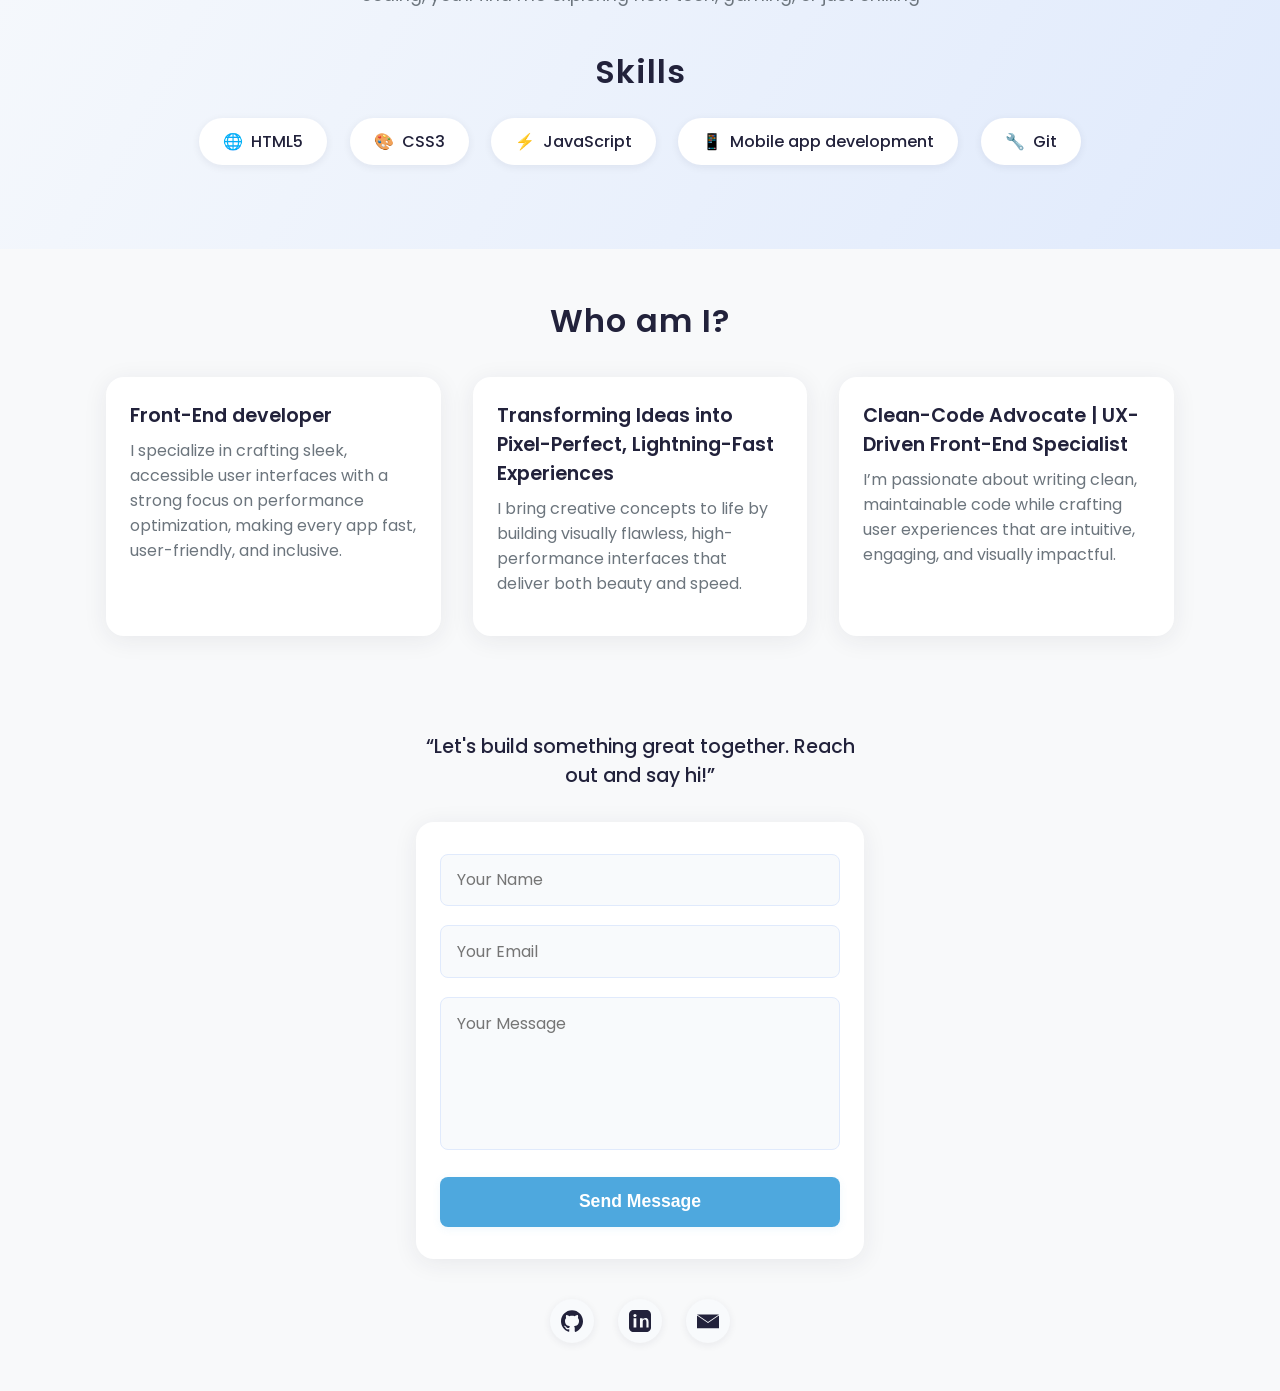
==== commit bbe17f99: "Update index.html" ====
--- a/index.html
+++ b/index.html
@@ -414,30 +414,6 @@
             .nav-toggle { display: flex; }
         }
 
-        .gallery {
-    display: flex;
-    gap: 20px;
-    padding: 40px;
-    justify-content: center;
-    flex-wrap: wrap;
-    background: #f9f9f9;
-}
-
-.gallery video {
-    width: 300px;
-    height: auto;
-    border-radius: 16px;
-    box-shadow: 0 10px 20px rgba(0,0,0,0.1);
-    transition: transform 0.3s ease, box-shadow 0.3s ease;
-}
-
-.gallery video:hover {
-    transform: scale(1.05);
-    box-shadow: 0 15px 30px rgba(0,0,0,0.2);
-    cursor: pointer;
-}
-
-
     </style>
 </head>
 <body class="fade-in">
@@ -475,7 +451,7 @@
                 </a>
             </div>
             <div class="project-card">
-                <img src="project2.jpg" alt="Project 2 Screenshot">
+                <img src="project2(2).jpg" alt="Project 2 Screenshot">
                 <h3>BU eats</h3>
                 <p>Student oriented food ordering system.</p>
                 <a href="https://github.com/YhungBoss/BUeats" target="_blank" rel="noopener">
@@ -554,7 +530,7 @@
             <a href="https://github.com/YhungBoss" class="social-link" target="_blank" rel="noopener" aria-label="GitHub">
                 <svg width="22" height="22" fill="currentColor" viewBox="0 0 24 24"><path d="M12 .297c-6.63 0-12 5.373-12 12 0 5.303 3.438 9.8 8.205 11.387.6.113.82-.258.82-.577 0-.285-.01-1.04-.015-2.04-3.338.724-4.042-1.416-4.042-1.416-.546-1.387-1.333-1.756-1.333-1.756-1.089-.745.084-.729.084-.729 1.205.084 1.84 1.236 1.84 1.236 1.07 1.834 2.809 1.304 3.495.997.108-.775.418-1.305.762-1.605-2.665-.305-5.466-1.334-5.466-5.931 0-1.31.469-2.381 1.236-3.221-.124-.303-.535-1.523.117-3.176 0 0 1.008-.322 3.301 1.23.957-.266 1.983-.399 3.003-.404 1.02.005 2.047.138 3.006.404 2.291-1.553 3.297-1.23 3.297-1.23.653 1.653.242 2.873.118 3.176.77.84 1.235 1.911 1.235 3.221 0 4.609-2.803 5.624-5.475 5.921.43.371.823 1.102.823 2.222 0 1.606-.014 2.898-.014 3.293 0 .322.216.694.825.576C20.565 22.092 24 17.592 24 12.297c0-6.627-5.373-12-12-12"></path></svg>
             </a>
-            <a href="" class="social-link" target="_blank" rel="noopener" aria-label="LinkedIn">
+            <a href="https://www.linkedin.com/in/ayodeji-ositunga-4a4807351/" class="social-link" target="_blank" rel="noopener" aria-label="LinkedIn">
                 <svg width="22" height="22" fill="currentColor" viewBox="0 0 24 24"><path d="M19 0h-14c-2.761 0-5 2.239-5 5v14c0 2.761 2.239 5 5 5h14c2.762 0 5-2.239 5-5v-14c0-2.761-2.238-5-5-5zm-11 19h-3v-10h3v10zm-1.5-11.268c-.966 0-1.75-.784-1.75-1.75s.784-1.75 1.75-1.75 1.75.784 1.75 1.75-.784 1.75-1.75 1.75zm15.5 11.268h-3v-5.604c0-1.337-.025-3.063-1.868-3.063-1.868 0-2.154 1.459-2.154 2.967v5.7h-3v-10h2.881v1.367h.041c.401-.761 1.379-1.563 2.838-1.563 3.034 0 3.595 1.997 3.595 4.59v5.606z"/></svg>
             </a>
             <a href="mailto:ayodeji.ositunga@gmail.com" class="social-link" aria-label="Email">
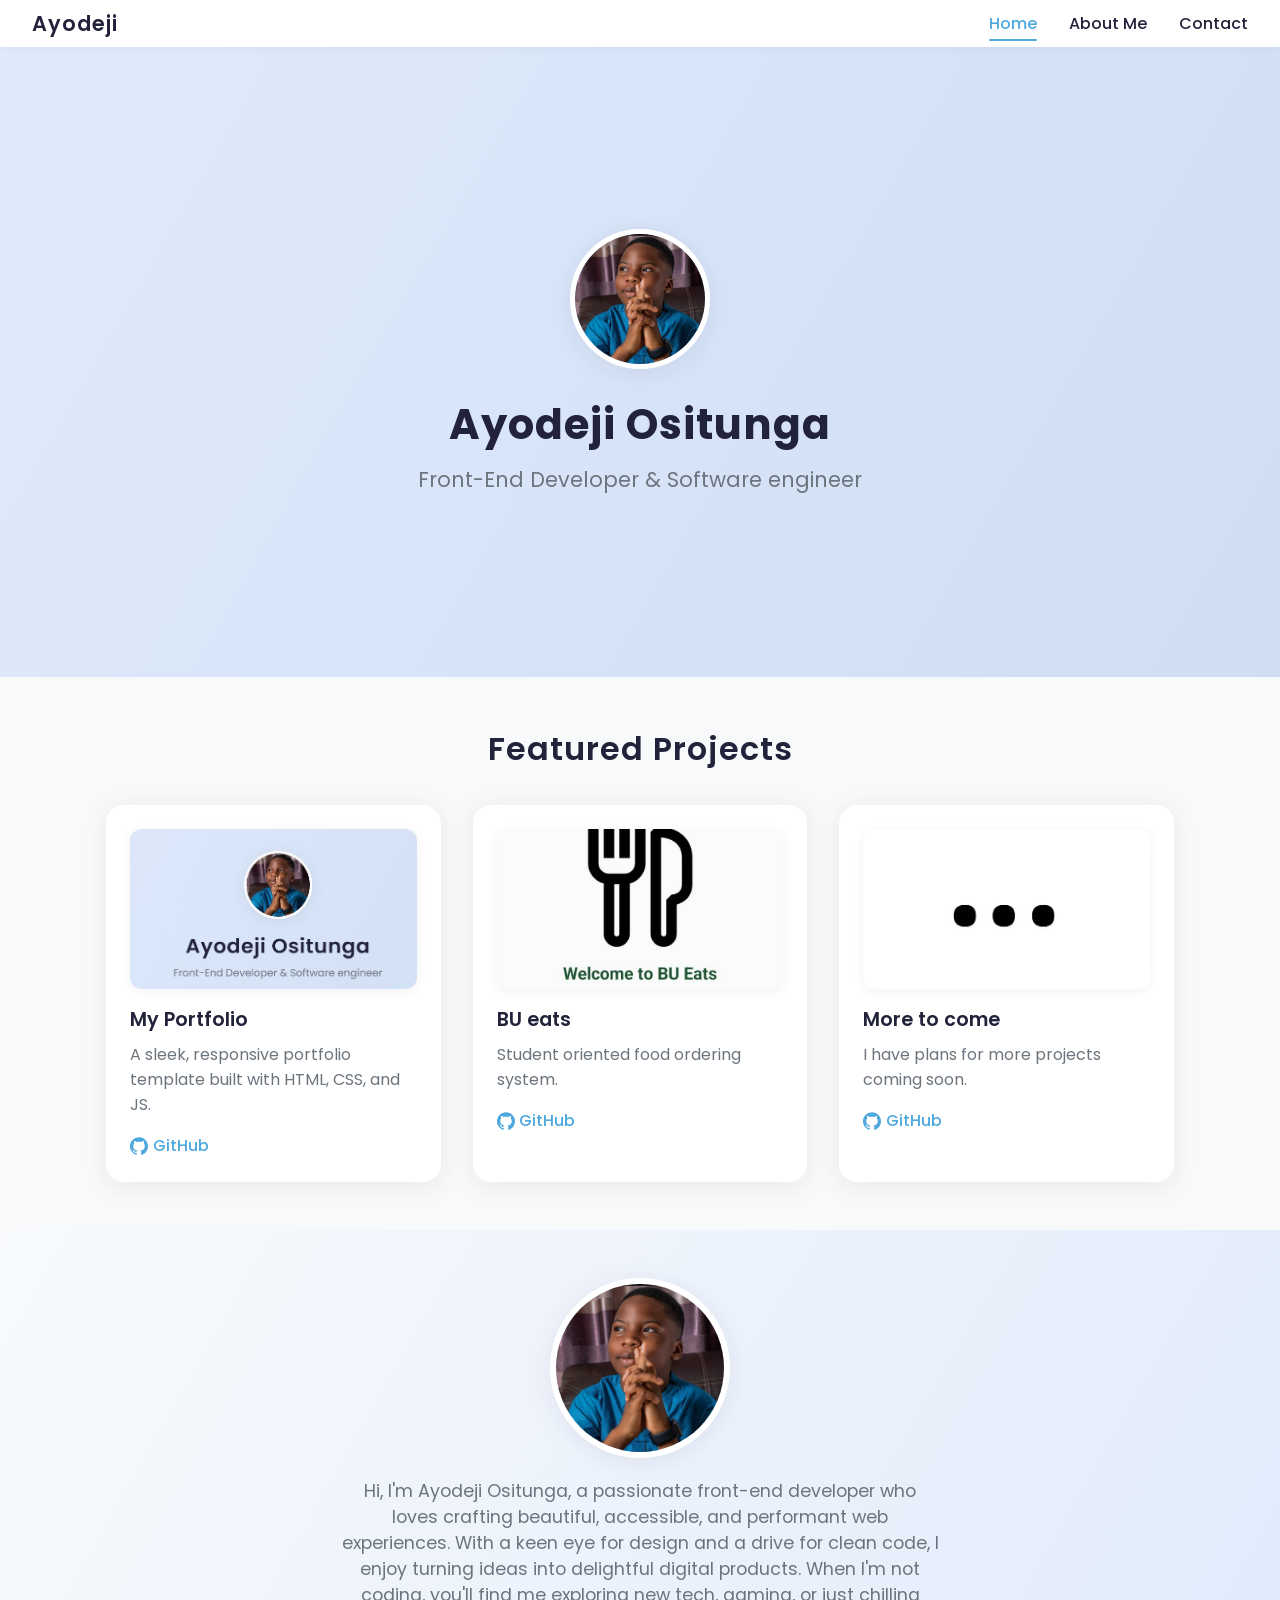
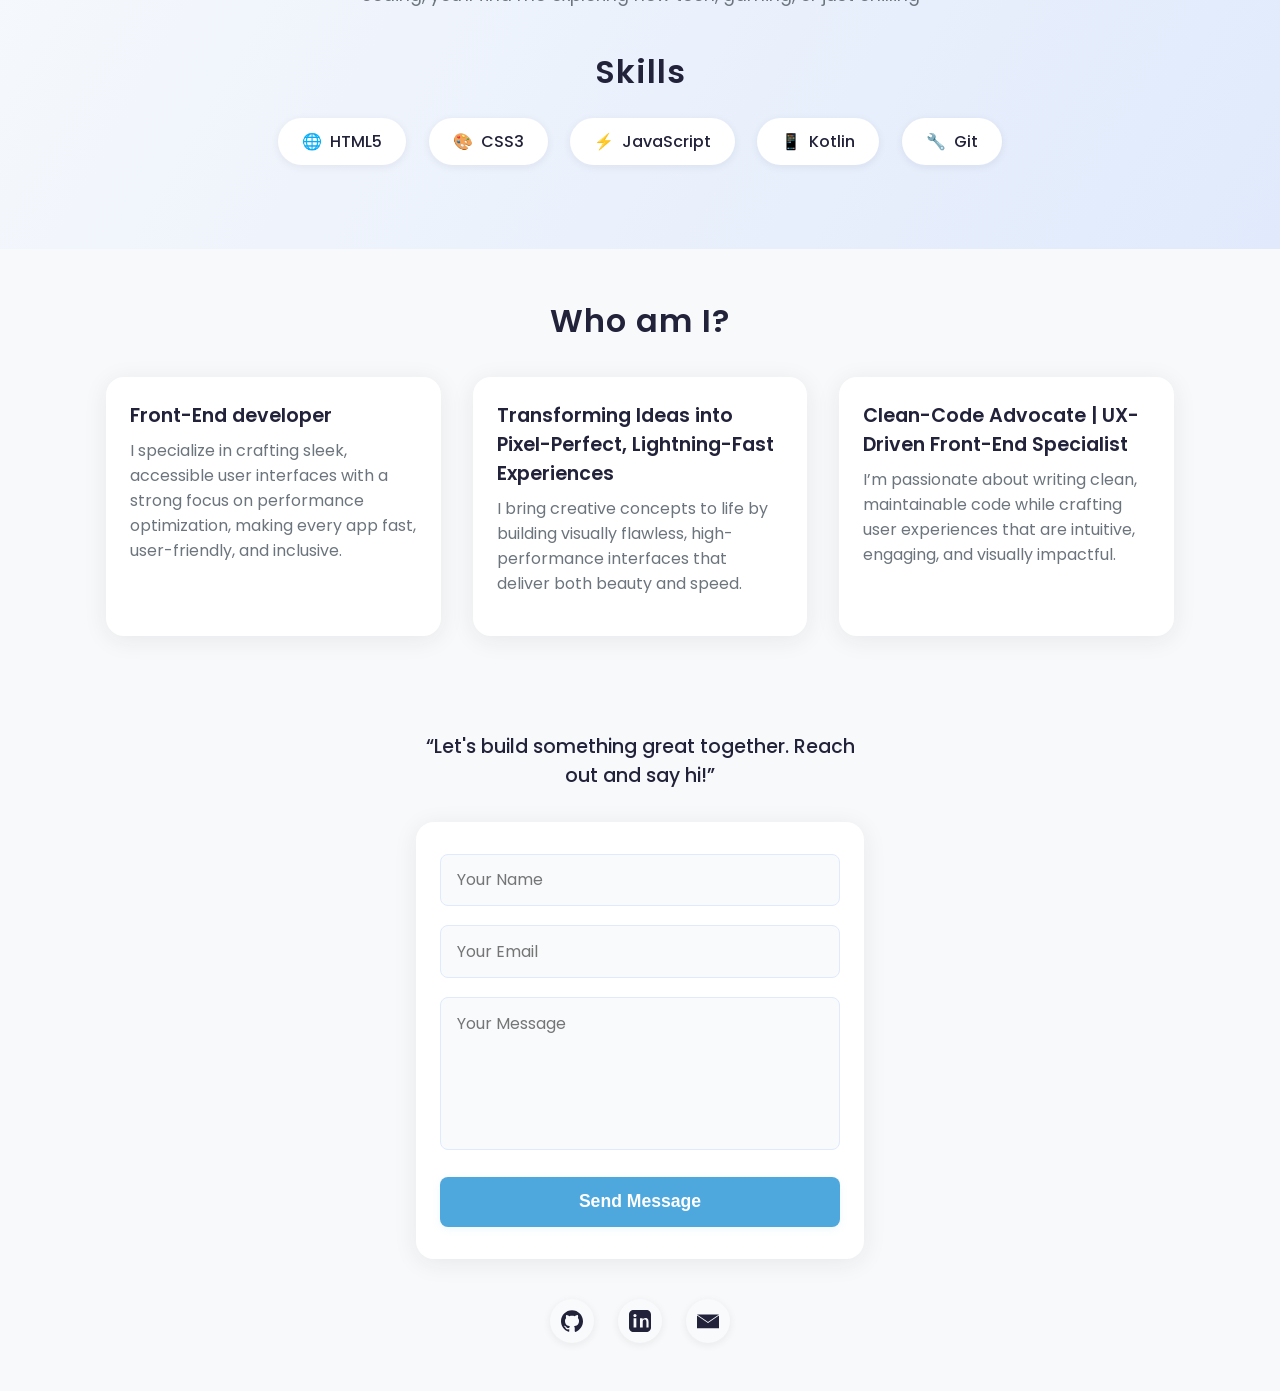
==== commit cc6167b6: "Update index.html" ====
--- a/index.html
+++ b/index.html
@@ -484,7 +484,7 @@
                 <div class="skill-bubble"><span>🌐</span>HTML5</div>
                 <div class="skill-bubble"><span>🎨</span>CSS3</div>
                 <div class="skill-bubble"><span>⚡</span>JavaScript</div>
-                <div class="skill-bubble"><span>📱</span>Mobile app development</div>
+                <div class="skill-bubble"><span>📱</span>Kotlin</div>
                 <div class="skill-bubble"><span>🔧</span>Git</div>
             </div>
         </div>
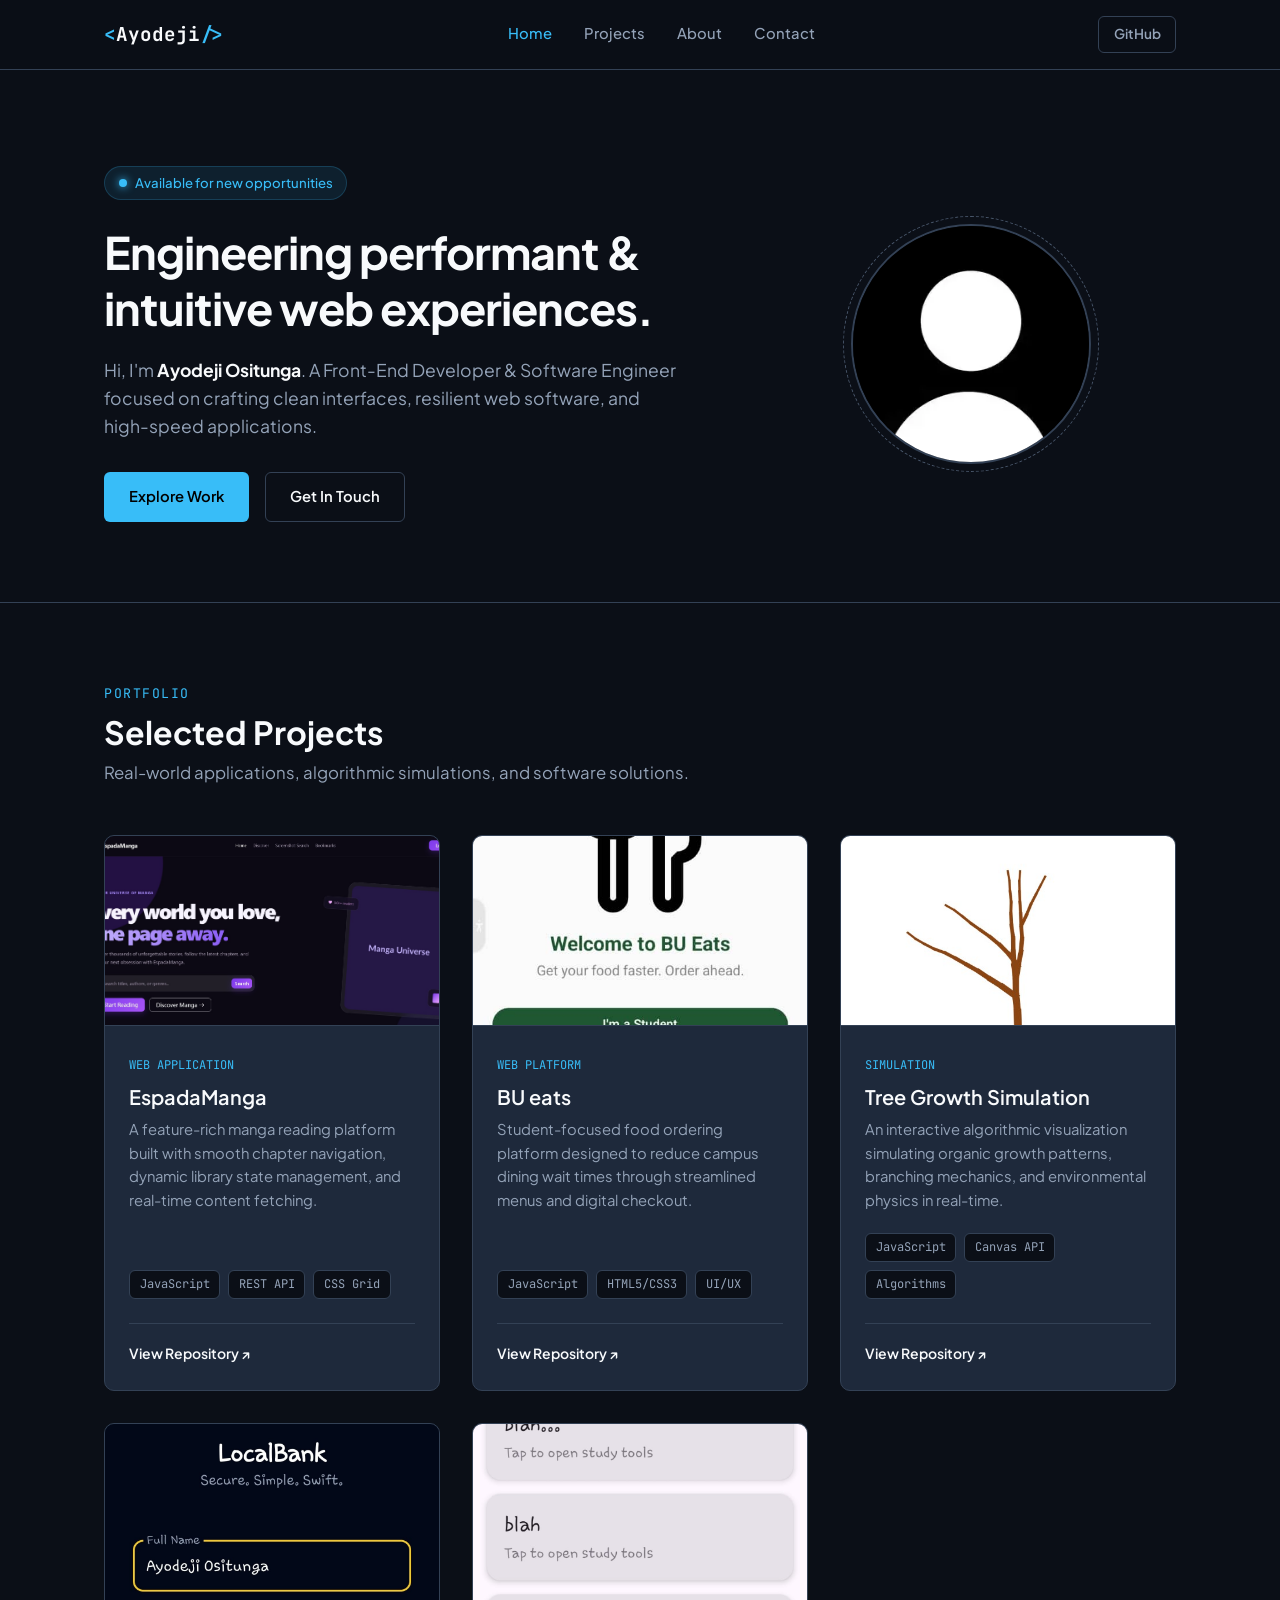
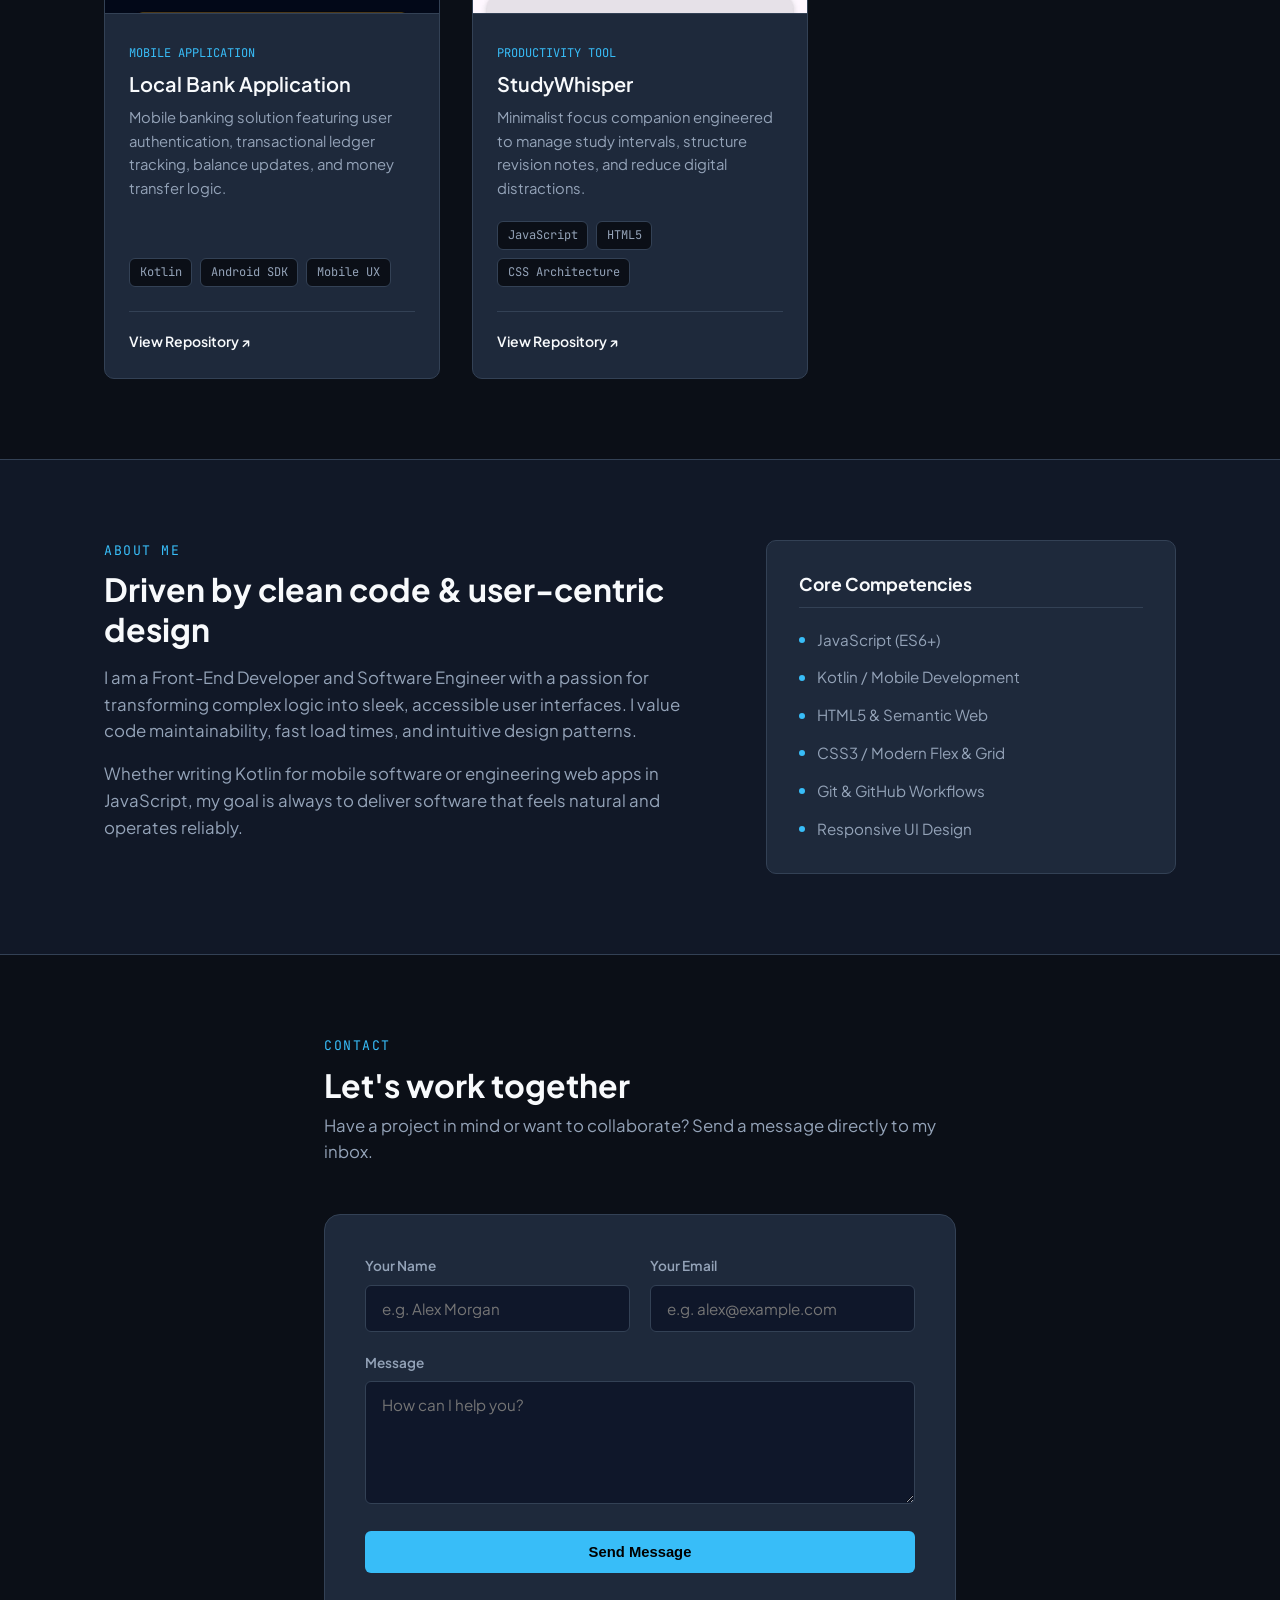
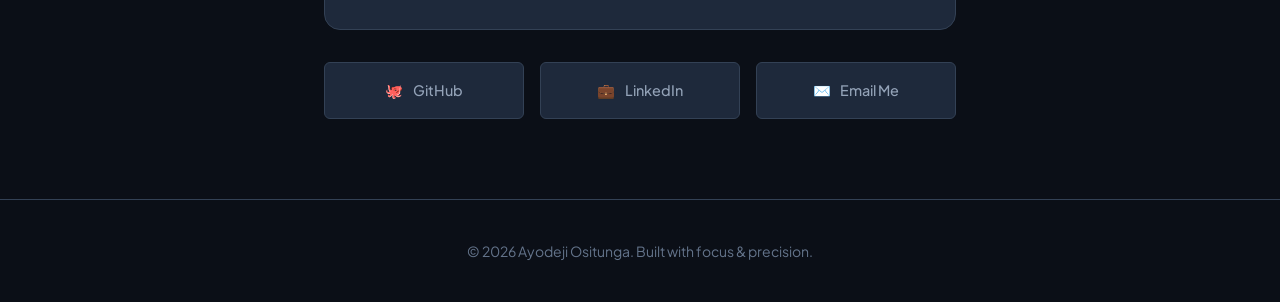
==== commit 970fb651: "Update to general portfolio design and addition of few projects" ====
--- a/index.html
+++ b/index.html
@@ -2,604 +2,278 @@
 <html lang="en">
 <head>
     <meta charset="UTF-8">
-    <meta name="viewport" content="width=device-width,initial-scale=1.0">
-    <title>Ayodeji's Portfolio</title>
-    <link href="https://fonts.googleapis.com/css?family=Poppins:400,600&display=swap" rel="stylesheet">
-    <style>
-        :root {
-            --primary: #22223b;
-            --accent: #4ea8de;
-            --bg: #f8f9fa;
-            --card: #fff;
-            --text: #22223b;
-            --muted: #6c757d;
-            --radius: 18px;
-            --shadow: 0 4px 24px rgba(34,34,59,0.08);
-            --transition: 0.3s cubic-bezier(.4,0,.2,1);
-        }
-        * { box-sizing: border-box; margin: 0; padding: 0; }
-        html, body {
-            font-family: 'Poppins', sans-serif;
-            background: var(--bg);
-            color: var(--text);
-            scroll-behavior: smooth;
-            min-height: 100%;
-        }
-        body.fade-in {
-            animation: fadeIn 1.2s ease;
-        }
-        @keyframes fadeIn {
-            from { opacity: 0; }
-            to { opacity: 1; }
-        }
-        /* Navbar */
-        nav {
-            position: sticky;
-            top: 0;
-            z-index: 100;
-            background: var(--card);
-            box-shadow: 0 2px 8px rgba(34,34,59,0.04);
-            display: flex;
-            align-items: center;
-            justify-content: space-between;
-            padding: 0.5rem 2rem;
-            transition: background var(--transition);
-        }
-        .nav-logo {
-            font-weight: 600;
-            font-size: 1.3rem;
-            color: var(--primary);
-            letter-spacing: 1px;
-        }
-        .nav-links {
-            display: flex;
-            gap: 2rem;
-        }
-        .nav-links a {
-            text-decoration: none;
-            color: var(--text);
-            font-weight: 500;
-            position: relative;
-            padding: 0.2rem 0;
-            transition: color var(--transition);
-        }
-        .nav-links a::after {
-            content: '';
-            display: block;
-            height: 2px;
-            width: 0;
-            background: var(--accent);
-            transition: width var(--transition);
-            position: absolute;
-            left: 0; bottom: -2px;
-            border-radius: 2px;
-        }
-        .nav-links a:hover, .nav-links a.active {
-            color: var(--accent);
-        }
-        .nav-links a:hover::after, .nav-links a.active::after {
-            width: 100%;
-        }
-        /* Hamburger for mobile */
-        .nav-toggle {
-            display: none;
-            flex-direction: column;
-            cursor: pointer;
-            gap: 5px;
-        }
-        .nav-toggle span {
-            width: 24px;
-            height: 3px;
-            background: var(--primary);
-            border-radius: 2px;
-            transition: all var(--transition);
-        }
-        /* Hero Section */
-        .hero {
-            display: flex;
-            flex-direction: column;
-            align-items: center;
-            justify-content: center;
-            min-height: 70vh;
-            padding: 4rem 1rem 2rem 1rem;
-            background: linear-gradient(120deg, #e0eafc 0%, #cfdef3 100%);
-            position: relative;
-            overflow: hidden;
-        }
-        .hero .profile-pic {
-            width: 140px;
-            height: 140px;
-            border-radius: 50%;
-            object-fit: cover;
-            border: 5px solid var(--card);
-            box-shadow: var(--shadow);
-            margin-bottom: 1.5rem;
-            background: #fff;
-            animation: fadeInUp 1s 0.2s both;
-        }
-        .hero h1 {
-            font-size: 2.6rem;
-            font-weight: 700;
-            margin-bottom: 0.5rem;
-            color: var(--primary);
-            letter-spacing: 1px;
-            animation: fadeInUp 1s 0.4s both;
-        }
-        .hero p {
-            font-size: 1.3rem;
-            color: var(--muted);
-            margin-bottom: 2rem;
-            animation: fadeInUp 1s 0.6s both;
-        }
-        @keyframes fadeInUp {
-            from { opacity: 0; transform: translateY(40px);}
-            to { opacity: 1; transform: translateY(0);}
-        }
-        /* Parallax effect */
-        .parallax {
-            position: absolute;
-            top: 0; left: 0; width: 100%; height: 100%;
-            pointer-events: none;
-            z-index: 0;
-            background: url('https://www.transparenttextures.com/patterns/cubes.png');
-            opacity: 0.07;
-            animation: parallaxMove 10s linear infinite alternate;
-        }
-        @keyframes parallaxMove {
-            from { background-position: 0 0; }
-            to { background-position: 100px 60px; }
-        }
-        /* Projects Section */
-        .section {
-            max-width: 1100px;
-            margin: 0 auto;
-            padding: 3rem 1rem;
-        }
-        .section-title {
-            font-size: 2rem;
-            font-weight: 600;
-            margin-bottom: 2rem;
-            color: var(--primary);
-            letter-spacing: 1px;
-            text-align: center;
-        }
-        .projects-grid {
-            display: grid;
-            grid-template-columns: repeat(auto-fit, minmax(290px, 1fr));
-            gap: 2rem;
-        }
-        .project-card {
-            background: var(--card);
-            border-radius: var(--radius);
-            box-shadow: var(--shadow);
-            padding: 1.5rem;
-            display: flex;
-            flex-direction: column;
-            align-items: flex-start;
-            transition: transform var(--transition), box-shadow var(--transition);
-            opacity: 0;
-            transform: translateY(40px);
-            animation: fadeInUp 1s forwards;
-        }
-        .project-card:nth-child(1) { animation-delay: 0.1s; }
-        .project-card:nth-child(2) { animation-delay: 0.2s; }
-        .project-card:nth-child(3) { animation-delay: 0.3s; }
-        .project-card img {
-            width: 100%;
-            border-radius: 12px;
-            margin-bottom: 1rem;
-            box-shadow: 0 2px 12px rgba(34,34,59,0.06);
-            object-fit: cover;
-            height: 160px;
-            background: #e9ecef;
-        }
-        .project-card h3 {
-            font-size: 1.2rem;
-            font-weight: 600;
-            margin-bottom: 0.5rem;
-            color: var(--primary);
-        }
-        .project-card p {
-            color: var(--muted);
-            font-size: 1rem;
-            margin-bottom: 1rem;
-        }
-        .project-card a {
-            color: var(--accent);
-            text-decoration: none;
-            font-weight: 500;
-            transition: color var(--transition);
-            display: inline-flex;
-            align-items: center;
-            gap: 0.3em;
-        }
-        .project-card a:hover {
-            color: var(--primary);
-            text-decoration: underline;
-        }
-        .project-card:hover {
-            transform: translateY(-8px) scale(1.025);
-            box-shadow: 0 8px 32px rgba(34,34,59,0.13);
-        }
-        /* About Section */
-        .about-section {
-            display: flex;
-            flex-direction: column;
-            align-items: center;
-            gap: 2.5rem;
-            padding: 3rem 1rem;
-            background: linear-gradient(120deg, #f8fafc 0%, #e0eafc 100%);
-        }
-        .about-profile {
-            display: flex;
-            flex-direction: column;
-            align-items: center;
-            gap: 1.2rem;
-        }
-        .about-profile img {
-            width: 180px;
-            height: 180px;
-            border-radius: 50%;
-            object-fit: cover;
-            border: 6px solid var(--card);
-            box-shadow: var(--shadow);
-            background: #fff;
-        }
-        .about-profile p {
-            max-width: 600px;
-            text-align: center;
-            color: var(--muted);
-            font-size: 1.1rem;
-        }
-        .skills-grid {
-            display: flex;
-            flex-wrap: wrap;
-            gap: 1rem;
-            justify-content: center;
-            margin-bottom: 2rem;
-        }
-        .skill-bubble {
-            background: var(--card);
-            color: var(--primary);
-            border-radius: 2rem;
-            padding: 0.7rem 1.5rem;
-            font-weight: 500;
-            font-size: 1rem;
-            box-shadow: 0 2px 8px rgba(34,34,59,0.07);
-            margin: 0.2rem;
-            transition: background var(--transition), color var(--transition), box-shadow var(--transition);
-            cursor: default;
-            display: flex;
-            align-items: center;
-            gap: 0.5em;
-        }
-        .skill-bubble:hover {
-            background: var(--accent);
-            color: #fff;
-            box-shadow: 0 4px 16px rgba(78,168,222,0.13);
-        }
-        .gallery {
-            display: flex;
-            gap: 1rem;
-            flex-wrap: wrap;
-            justify-content: center;
-        }
-        .gallery img {
-            width: 90px;
-            height: 90px;
-            object-fit: cover;
-            border-radius: 12px;
-            box-shadow: 0 2px 8px rgba(34,34,59,0.09);
-            background: #e9ecef;
-            transition: transform var(--transition), box-shadow var(--transition);
-        }
-        .gallery img:hover {
-            transform: scale(1.07) rotate(-2deg);
-            box-shadow: 0 6px 24px rgba(34,34,59,0.13);
-        }
-        /* Contact Section */
-        .contact-section {
-            max-width: 480px;
-            margin: 0 auto;
-            padding: 3rem 1rem;
-            display: flex;
-            flex-direction: column;
-            align-items: center;
-        }
-        .contact-cta {
-            font-size: 1.2rem;
-            color: var(--primary);
-            margin-bottom: 2rem;
-            text-align: center;
-            font-weight: 500;
-        }
-        .contact-form {
-            width: 100%;
-            display: flex;
-            flex-direction: column;
-            gap: 1.2rem;
-            background: var(--card);
-            border-radius: var(--radius);
-            box-shadow: var(--shadow);
-            padding: 2rem 1.5rem;
-            margin-bottom: 2rem;
-            animation: fadeInUp 1s 0.2s both;
-        }
-        .contact-form input, .contact-form textarea {
-            width: 100%;
-            padding: 0.8rem 1rem;
-            border: 1.5px solid #e0eafc;
-            border-radius: 8px;
-            font-size: 1rem;
-            background: #f8fafc;
-            color: var(--primary);
-            outline: none;
-            transition: border-color var(--transition), box-shadow var(--transition);
-            font-family: inherit;
-            resize: none;
-        }
-        .contact-form input:focus, .contact-form textarea:focus {
-            border-color: var(--accent);
-            box-shadow: 0 2px 12px rgba(78,168,222,0.09);
-        }
-        .contact-form button {
-            background: var(--accent);
-            color: #fff;
-            border: none;
-            border-radius: 8px;
-            padding: 0.9rem 0;
-            font-size: 1.1rem;
-            font-weight: 600;
-            cursor: pointer;
-            transition: background var(--transition), box-shadow var(--transition);
-            box-shadow: 0 2px 8px rgba(78,168,222,0.09);
-            margin-top: 0.5rem;
-        }
-        .contact-form button:hover {
-            background: var(--primary);
-            box-shadow: 0 4px 16px rgba(34,34,59,0.13);
-        }
-        .socials {
-            display: flex;
-            gap: 1.5rem;
-            justify-content: center;
-            margin-top: 0.5rem;
-        }
-        .social-link {
-            display: inline-flex;
-            align-items: center;
-            justify-content: center;
-            width: 44px;
-            height: 44px;
-            border-radius: 50%;
-            background: #f8fafc;
-            color: var(--primary);
-            font-size: 1.5rem;
-            box-shadow: 0 2px 8px rgba(34,34,59,0.07);
-            transition: background var(--transition), color var(--transition), box-shadow var(--transition), transform var(--transition);
-            text-decoration: none;
-        }
-        .social-link:hover {
-            background: var(--accent);
-            color: #fff;
-            box-shadow: 0 4px 16px rgba(78,168,222,0.13);
-            transform: translateY(-3px) scale(1.08);
-        }
-        /* Responsive */
-        @media (max-width: 900px) {
-            .section, .about-section, .contact-section { padding: 2rem 1rem; }
-            .projects-grid { gap: 1.2rem; }
-        }
-        @media (max-width: 700px) {
-            .hero h1 { font-size: 2rem; }
-            .section-title { font-size: 1.4rem; }
-            .about-profile img { width: 120px; height: 120px; }
-            .gallery img { width: 70px; height: 70px; }
-        }
-        @media (max-width: 600px) {
-            nav { padding: 0.5rem 1rem; }
-            .nav-links {
-                position: absolute;
-                top: 60px;
-                right: 1rem;
-                background: var(--card);
-                flex-direction: column;
-                gap: 1.2rem;
-                padding: 1.2rem 1.5rem;
-                border-radius: var(--radius);
-                box-shadow: var(--shadow);
-                display: none;
-            }
-            .nav-links.open { display: flex; }
-            .nav-toggle { display: flex; }
-        }
-
-    </style>
+    <meta name="viewport" content="width=device-width, initial-scale=1.0">
+    <title>Ayodeji Ositunga | Software Engineer & Front-End Developer</title>
+    <link rel="preconnect" href="https://fonts.googleapis.com">
+    <link rel="preconnect" href="https://fonts.gstatic.com" crossorigin>
+    <link href="https://fonts.googleapis.com/css2?family=Plus+Jakarta+Sans:wght@400;500;600;700&family=JetBrains+Mono:wght@400;500&display=swap" rel="stylesheet">
+    <link rel="stylesheet" href="style.css">
 </head>
-<body class="fade-in">
-    <nav>
-        <div class="nav-logo">Ayodeji</div>
-        <div class="nav-links" id="navLinks">
-            <a href="#home" class="active">Home</a>
-            <a href="#about">About Me</a>
-            <a href="#contact">Contact</a>
+<body>
+
+    <!-- Header / Nav -->
+    <header class="header">
+        <div class="nav-container">
+            <a href="#home" class="logo">
+                <span class="logo-bracket">&lt;</span>Ayodeji<span class="logo-bracket">/&gt;</span>
+            </a>
+            <nav class="nav-menu" id="navMenu">
+                <a href="#home" class="nav-link active">Home</a>
+                <a href="#projects" class="nav-link">Projects</a>
+                <a href="#about" class="nav-link">About</a>
+                <a href="#contact" class="nav-link">Contact</a>
+            </nav>
+            <div class="nav-actions">
+                <a href="https://github.com/YhungBoss" target="_blank" rel="noopener noreferrer" class="btn btn-sm btn-ghost">GitHub</a>
+                <button class="nav-toggle" id="navToggle" aria-label="Toggle navigation">
+                    <span></span><span></span>
+                </button>
+            </div>
         </div>
-        <div class="nav-toggle" id="navToggle" aria-label="Open navigation" tabindex="0">
-            <span></span><span></span><span></span>
+    </header>
+
+    <main>
+        <!-- Hero Section -->
+        <section class="hero" id="home">
+            <div class="container hero-grid">
+                <div class="hero-text">
+                    <div class="status-badge">
+                        <span class="status-dot"></span> Available for new opportunities
+                    </div>
+                    <h1 class="hero-title">Engineering performant &amp; intuitive web experiences.</h1>
+                    <p class="hero-description">
+                        Hi, I'm <strong>Ayodeji Ositunga</strong>. A Front-End Developer &amp; Software Engineer focused on crafting clean interfaces, resilient web software, and high-speed applications.
+                    </p>
+                    <div class="hero-buttons">
+                        <a href="#projects" class="btn btn-primary">Explore Work</a>
+                        <a href="#contact" class="btn btn-secondary">Get In Touch</a>
+                    </div>
+                </div>
+                <div class="hero-avatar">
+                    <div class="avatar-wrapper">
+                        <img src="images/profile.jpg" alt="Ayodeji Ositunga" class="avatar-img">
+                    </div>
+                </div>
+            </div>
+        </section>
+
+        <!-- Projects Section -->
+        <section class="section" id="projects">
+            <div class="container">
+                <div class="section-header">
+                    <span class="section-tag">Portfolio</span>
+                    <h2 class="section-title">Selected Projects</h2>
+                    <p class="section-subtitle">Real-world applications, algorithmic simulations, and software solutions.</p>
+                </div>
+
+                <div class="projects-grid">
+                    
+                    <!-- EspadaManga -->
+                    <article class="project-card">
+                        <div class="project-image-container">
+                            <img src="images/projects/espadamanga.jpg" alt="EspadaManga Screenshot">
+                        </div>
+                        <div class="project-body">
+                            <div class="project-meta">
+                                <span class="project-type">Web Application</span>
+                            </div>
+                            <h3 class="project-title">EspadaManga</h3>
+                            <p class="project-desc">A feature-rich manga reading platform built with smooth chapter navigation, dynamic library state management, and real-time content fetching.</p>
+                            <div class="tag-list">
+                                <span class="tag">JavaScript</span>
+                                <span class="tag">REST API</span>
+                                <span class="tag">CSS Grid</span>
+                            </div>
+                            <div class="project-footer">
+                                <a href="https://github.com/YhungBoss/EspadaManga" target="_blank" rel="noopener noreferrer" class="link-btn">
+                                    View Repository ↗
+                                </a>
+                            </div>
+                        </div>
+                    </article>
+
+                    <!-- BU eats -->
+                    <article class="project-card">
+                        <div class="project-image-container">
+                            <img src="images/projects/bueats.jpg" alt="BU eats Screenshot">
+                        </div>
+                        <div class="project-body">
+                            <div class="project-meta">
+                                <span class="project-type">Web Platform</span>
+                            </div>
+                            <h3 class="project-title">BU eats</h3>
+                            <p class="project-desc">Student-focused food ordering platform designed to reduce campus dining wait times through streamlined menus and digital checkout.</p>
+                            <div class="tag-list">
+                                <span class="tag">JavaScript</span>
+                                <span class="tag">HTML5/CSS3</span>
+                                <span class="tag">UI/UX</span>
+                            </div>
+                            <div class="project-footer">
+                                <a href="https://github.com/YhungBoss/BUeats" target="_blank" rel="noopener noreferrer" class="link-btn">
+                                    View Repository ↗
+                                </a>
+                            </div>
+                        </div>
+                    </article>
+
+                    <!-- TreeGrowthSimulation -->
+                    <article class="project-card">
+                        <div class="project-image-container">
+                            <img src="images/projects/treegrowth.jpg" alt="Tree Growth Simulation Screenshot">
+                        </div>
+                        <div class="project-body">
+                            <div class="project-meta">
+                                <span class="project-type">Simulation</span>
+                            </div>
+                            <h3 class="project-title">Tree Growth Simulation</h3>
+                            <p class="project-desc">An interactive algorithmic visualization simulating organic growth patterns, branching mechanics, and environmental physics in real-time.</p>
+                            <div class="tag-list">
+                                <span class="tag">JavaScript</span>
+                                <span class="tag">Canvas API</span>
+                                <span class="tag">Algorithms</span>
+                            </div>
+                            <div class="project-footer">
+                                <a href="https://github.com/YhungBoss/TreeGrowthSimulation" target="_blank" rel="noopener noreferrer" class="link-btn">
+                                    View Repository ↗
+                                </a>
+                            </div>
+                        </div>
+                    </article>
+
+                    <!-- LocalBankApp -->
+                    <article class="project-card">
+                        <div class="project-image-container">
+                            <img src="images/projects/localbank.jpg" alt="Local Bank App Screenshot">
+                        </div>
+                        <div class="project-body">
+                            <div class="project-meta">
+                                <span class="project-type">Mobile Application</span>
+                            </div>
+                            <h3 class="project-title">Local Bank Application</h3>
+                            <p class="project-desc">Mobile banking solution featuring user authentication, transactional ledger tracking, balance updates, and money transfer logic.</p>
+                            <div class="tag-list">
+                                <span class="tag">Kotlin</span>
+                                <span class="tag">Android SDK</span>
+                                <span class="tag">Mobile UX</span>
+                            </div>
+                            <div class="project-footer">
+                                <a href="https://github.com/YhungBoss/LocalBankApp" target="_blank" rel="noopener noreferrer" class="link-btn">
+                                    View Repository ↗
+                                </a>
+                            </div>
+                        </div>
+                    </article>
+
+                    <!-- StudyWhisper -->
+                    <article class="project-card">
+                        <div class="project-image-container">
+                            <img src="images/projects/studywhisper.jpg" alt="StudyWhisper Screenshot">
+                        </div>
+                        <div class="project-body">
+                            <div class="project-meta">
+                                <span class="project-type">Productivity Tool</span>
+                            </div>
+                            <h3 class="project-title">StudyWhisper</h3>
+                            <p class="project-desc">Minimalist focus companion engineered to manage study intervals, structure revision notes, and reduce digital distractions.</p>
+                            <div class="tag-list">
+                                <span class="tag">JavaScript</span>
+                                <span class="tag">HTML5</span>
+                                <span class="tag">CSS Architecture</span>
+                            </div>
+                            <div class="project-footer">
+                                <a href="https://github.com/YhungBoss/StudyWhisper" target="_blank" rel="noopener noreferrer" class="link-btn">
+                                    View Repository ↗
+                                </a>
+                            </div>
+                        </div>
+                    </article>
+
+                </div>
+            </div>
+        </section>
+
+        <!-- About / Skills Section -->
+        <section class="section section-alt" id="about">
+            <div class="container">
+                <div class="about-grid">
+                    <div class="about-content">
+                        <span class="section-tag">About Me</span>
+                        <h2 class="section-title">Driven by clean code &amp; user-centric design</h2>
+                        <p class="about-text">
+                            I am a Front-End Developer and Software Engineer with a passion for transforming complex logic into sleek, accessible user interfaces. I value code maintainability, fast load times, and intuitive design patterns.
+                        </p>
+                        <p class="about-text">
+                            Whether writing Kotlin for mobile software or engineering web apps in JavaScript, my goal is always to deliver software that feels natural and operates reliably.
+                        </p>
+                    </div>
+                    <div class="skills-card">
+                        <h3 class="skills-title">Core Competencies</h3>
+                        <div class="skills-list">
+                            <div class="skill-item"><span class="skill-dot"></span> JavaScript (ES6+)</div>
+                            <div class="skill-item"><span class="skill-dot"></span> Kotlin / Mobile Development</div>
+                            <div class="skill-item"><span class="skill-dot"></span> HTML5 &amp; Semantic Web</div>
+                            <div class="skill-item"><span class="skill-dot"></span> CSS3 / Modern Flex &amp; Grid</div>
+                            <div class="skill-item"><span class="skill-dot"></span> Git &amp; GitHub Workflows</div>
+                            <div class="skill-item"><span class="skill-dot"></span> Responsive UI Design</div>
+                        </div>
+                    </div>
+                </div>
+            </div>
+        </section>
+
+        <!-- Contact Section -->
+        <section class="section" id="contact">
+            <div class="container contact-wrapper">
+                <div class="section-header">
+                    <span class="section-tag">Contact</span>
+                    <h2 class="section-title">Let's work together</h2>
+                    <p class="section-subtitle">Have a project in mind or want to collaborate? Send a message directly to my inbox.</p>
+                </div>
+
+                <!-- Formspree Mail Integration -->
+                <form action="https://formspree.io/f/mppzbogv" method="POST" class="contact-form" id="contactForm">
+                    <div class="form-row">
+                        <div class="form-group">
+                            <label for="name">Your Name</label>
+                            <input type="text" id="name" name="name" placeholder="e.g. Alex Morgan" required>
+                        </div>
+                        <div class="form-group">
+                            <label for="email">Your Email</label>
+                            <input type="email" id="email" name="_replyto" placeholder="e.g. alex@example.com" required>
+                        </div>
+                    </div>
+                    <div class="form-group">
+                        <label for="message">Message</label>
+                        <textarea id="message" name="message" rows="5" placeholder="How can I help you?" required></textarea>
+                    </div>
+                    <button type="submit" class="btn btn-primary btn-full" id="submitBtn">Send Message</button>
+                    <p class="form-feedback" id="formFeedback"></p>
+                </form>
+
+                <div class="social-links">
+                    <a href="https://github.com/YhungBoss" target="_blank" rel="noopener noreferrer" class="social-card">
+                        <span class="social-icon">🐙</span>
+                        <span class="social-label">GitHub</span>
+                    </a>
+                    <a href="https://www.linkedin.com/in/ayodeji-ositunga-4a4807351/" target="_blank" rel="noopener noreferrer" class="social-card">
+                        <span class="social-icon">💼</span>
+                        <span class="social-label">LinkedIn</span>
+                    </a>
+                    <a href="mailto:ayodeji.ositunga@gmail.com" class="social-card">
+                        <span class="social-icon">✉️</span>
+                        <span class="social-label">Email Me</span>
+                    </a>
+                </div>
+            </div>
+        </section>
+    </main>
+
+    <footer class="footer">
+        <div class="container">
+            <p>&copy; 2026 Ayodeji Ositunga. Built with focus &amp; precision.</p>
         </div>
-    </nav>
-
-    <!-- Home / Hero -->
-    <section class="hero" id="home">
-        <div class="parallax"></div>
-        <img src="profile.jpg" alt="Profile" class="profile-pic" />
-        <h1>Ayodeji Ositunga</h1>
-        <p>Front-End Developer &amp; Software engineer</p>
-    </section>
-
-    <!-- Projects -->
-    <section class="section" id="projects">
-        <h2 class="section-title">Featured Projects</h2>
-        <div class="projects-grid">
-            <div class="project-card">
-                <img src="project1.jpg" alt="Project 1 Screenshot">
-                <h3>My Portfolio</h3>
-                <p>A sleek, responsive portfolio template built with HTML, CSS, and JS.</p>
-                <a href="" target="_blank" rel="noopener">
-                    <svg width="18" height="18" fill="currentColor" viewBox="0 0 24 24" style="vertical-align:middle;"><path d="M12 .297c-6.63 0-12 5.373-12 12 0 5.303 3.438 9.8 8.205 11.387.6.113.82-.258.82-.577 0-.285-.01-1.04-.015-2.04-3.338.724-4.042-1.416-4.042-1.416-.546-1.387-1.333-1.756-1.333-1.756-1.089-.745.084-.729.084-.729 1.205.084 1.84 1.236 1.84 1.236 1.07 1.834 2.809 1.304 3.495.997.108-.775.418-1.305.762-1.605-2.665-.305-5.466-1.334-5.466-5.931 0-1.31.469-2.381 1.236-3.221-.124-.303-.535-1.523.117-3.176 0 0 1.008-.322 3.301 1.23.957-.266 1.983-.399 3.003-.404 1.02.005 2.047.138 3.006.404 2.291-1.553 3.297-1.23 3.297-1.23.653 1.653.242 2.873.118 3.176.77.84 1.235 1.911 1.235 3.221 0 4.609-2.803 5.624-5.475 5.921.43.371.823 1.102.823 2.222 0 1.606-.014 2.898-.014 3.293 0 .322.216.694.825.576C20.565 22.092 24 17.592 24 12.297c0-6.627-5.373-12-12-12"></path></svg>
-                    GitHub
-                </a>
-            </div>
-            <div class="project-card">
-                <img src="project2(2).jpg" alt="Project 2 Screenshot">
-                <h3>BU eats</h3>
-                <p>Student oriented food ordering system.</p>
-                <a href="https://github.com/YhungBoss/BUeats" target="_blank" rel="noopener">
-                    <svg width="18" height="18" fill="currentColor" viewBox="0 0 24 24" style="vertical-align:middle;"><path d="M12 .297c-6.63 0-12 5.373-12 12 0 5.303 3.438 9.8 8.205 11.387.6.113.82-.258.82-.577 0-.285-.01-1.04-.015-2.04-3.338.724-4.042-1.416-4.042-1.416-.546-1.387-1.333-1.756-1.333-1.756-1.089-.745.084-.729.084-.729 1.205.084 1.84 1.236 1.84 1.236 1.07 1.834 2.809 1.304 3.495.997.108-.775.418-1.305.762-1.605-2.665-.305-5.466-1.334-5.466-5.931 0-1.31.469-2.381 1.236-3.221-.124-.303-.535-1.523.117-3.176 0 0 1.008-.322 3.301 1.23.957-.266 1.983-.399 3.003-.404 1.02.005 2.047.138 3.006.404 2.291-1.553 3.297-1.23 3.297-1.23.653 1.653.242 2.873.118 3.176.77.84 1.235 1.911 1.235 3.221 0 4.609-2.803 5.624-5.475 5.921.43.371.823 1.102.823 2.222 0 1.606-.014 2.898-.014 3.293 0 .322.216.694.825.576C20.565 22.092 24 17.592 24 12.297c0-6.627-5.373-12-12-12"></path></svg>
-                    GitHub
-                </a>
-            </div>
-            <div class="project-card">
-                <img src="project3.jpg" alt="">
-                <h3>More to come</h3>
-                <p>I have plans for more projects coming soon.</p>
-                <a href="" target="_blank" rel="noopener">
-                    <svg width="18" height="18" fill="currentColor" viewBox="0 0 24 24" style="vertical-align:middle;"><path d="M12 .297c-6.63 0-12 5.373-12 12 0 5.303 3.438 9.8 8.205 11.387.6.113.82-.258.82-.577 0-.285-.01-1.04-.015-2.04-3.338.724-4.042-1.416-4.042-1.416-.546-1.387-1.333-1.756-1.333-1.756-1.089-.745.084-.729.084-.729 1.205.084 1.84 1.236 1.84 1.236 1.07 1.834 2.809 1.304 3.495.997.108-.775.418-1.305.762-1.605-2.665-.305-5.466-1.334-5.466-5.931 0-1.31.469-2.381 1.236-3.221-.124-.303-.535-1.523.117-3.176 0 0 1.008-.322 3.301 1.23.957-.266 1.983-.399 3.003-.404 1.02.005 2.047.138 3.006.404 2.291-1.553 3.297-1.23 3.297-1.23.653 1.653.242 2.873.118 3.176.77.84 1.235 1.911 1.235 3.221 0 4.609-2.803 5.624-5.475 5.921.43.371.823 1.102.823 2.222 0 1.606-.014 2.898-.014 3.293 0 .322.216.694.825.576C20.565 22.092 24 17.592 24 12.297c0-6.627-5.373-12-12-12"></path></svg>
-                    GitHub
-                </a>
-            </div>
-        </div>
-    </section>
-
-    <!-- About Me -->
-    <section class="about-section" id="about">
-        <div class="about-profile">
-            <img src="profile.jpg" alt="Ayode Profile Large">
-            <p>
-                Hi, I'm Ayodeji Ositunga, a passionate front-end developer who loves crafting beautiful, accessible, and performant web experiences. With a keen eye for design and a drive for clean code, I enjoy turning ideas into delightful digital products. When I'm not coding, you'll find me exploring new tech, gaming, or just chilling
-        </div>
-        <div>
-            <h2 class="section-title" style="margin-bottom:1.2rem;">Skills</h2>
-            <div class="skills-grid">
-                <div class="skill-bubble"><span>🌐</span>HTML5</div>
-                <div class="skill-bubble"><span>🎨</span>CSS3</div>
-                <div class="skill-bubble"><span>⚡</span>JavaScript</div>
-                <div class="skill-bubble"><span>📱</span>Kotlin</div>
-                <div class="skill-bubble"><span>🔧</span>Git</div>
-            </div>
-        </div>
-        
-    </section>
-
-    <!-- Who am I?-->
-    <section class="section" id="projects">
-        <h2 class="section-title">Who am I?</h2>
-        <div class="projects-grid">
-            <div class="project-card">
-                <h3>Front-End developer</h3>
-                <p>I specialize in crafting sleek, accessible user interfaces with a strong focus on performance optimization, making every app fast, user-friendly, and inclusive.</p>
-            
-            </div>
-            <div class="project-card">
-                <h3>Transforming Ideas into Pixel-Perfect, Lightning-Fast Experiences</h3>
-                <p>I bring creative concepts to life by building visually flawless, high-performance interfaces that deliver both beauty and speed.</p>
-                
-            </div>
-            <div class="project-card">
-                <h3>Clean-Code Advocate | UX-Driven Front-End Specialist</h3>
-                <p>I’m passionate about writing clean, maintainable code while crafting user experiences that are intuitive, engaging, and visually impactful.</p>
-                
-            </div>
-        </div>
-    </section>
-
-
-
-    <!-- Contact -->
-    <section class="contact-section" id="contact">
-        <div class="contact-cta">
-            <q>Let's build something great together. Reach out and say hi!</q>
-        </div>
-        <form class="contact-form" id="contactForm" autocomplete="off">
-            <input type="text" name="name" placeholder="Your Name" required autocomplete="off">
-            <input type="email" name="email" placeholder="Your Email" required autocomplete="off">
-            <textarea name="message" rows="5" placeholder="Your Message" required></textarea>
-            <button type="submit">Send Message</button>
-        </form>
-        <div class="socials">
-            <a href="https://github.com/YhungBoss" class="social-link" target="_blank" rel="noopener" aria-label="GitHub">
-                <svg width="22" height="22" fill="currentColor" viewBox="0 0 24 24"><path d="M12 .297c-6.63 0-12 5.373-12 12 0 5.303 3.438 9.8 8.205 11.387.6.113.82-.258.82-.577 0-.285-.01-1.04-.015-2.04-3.338.724-4.042-1.416-4.042-1.416-.546-1.387-1.333-1.756-1.333-1.756-1.089-.745.084-.729.084-.729 1.205.084 1.84 1.236 1.84 1.236 1.07 1.834 2.809 1.304 3.495.997.108-.775.418-1.305.762-1.605-2.665-.305-5.466-1.334-5.466-5.931 0-1.31.469-2.381 1.236-3.221-.124-.303-.535-1.523.117-3.176 0 0 1.008-.322 3.301 1.23.957-.266 1.983-.399 3.003-.404 1.02.005 2.047.138 3.006.404 2.291-1.553 3.297-1.23 3.297-1.23.653 1.653.242 2.873.118 3.176.77.84 1.235 1.911 1.235 3.221 0 4.609-2.803 5.624-5.475 5.921.43.371.823 1.102.823 2.222 0 1.606-.014 2.898-.014 3.293 0 .322.216.694.825.576C20.565 22.092 24 17.592 24 12.297c0-6.627-5.373-12-12-12"></path></svg>
-            </a>
-            <a href="https://www.linkedin.com/in/ayodeji-ositunga-4a4807351/" class="social-link" target="_blank" rel="noopener" aria-label="LinkedIn">
-                <svg width="22" height="22" fill="currentColor" viewBox="0 0 24 24"><path d="M19 0h-14c-2.761 0-5 2.239-5 5v14c0 2.761 2.239 5 5 5h14c2.762 0 5-2.239 5-5v-14c0-2.761-2.238-5-5-5zm-11 19h-3v-10h3v10zm-1.5-11.268c-.966 0-1.75-.784-1.75-1.75s.784-1.75 1.75-1.75 1.75.784 1.75 1.75-.784 1.75-1.75 1.75zm15.5 11.268h-3v-5.604c0-1.337-.025-3.063-1.868-3.063-1.868 0-2.154 1.459-2.154 2.967v5.7h-3v-10h2.881v1.367h.041c.401-.761 1.379-1.563 2.838-1.563 3.034 0 3.595 1.997 3.595 4.59v5.606z"/></svg>
-            </a>
-            <a href="mailto:ayodeji.ositunga@gmail.com" class="social-link" aria-label="Email">
-                <svg width="22" height="22" fill="currentColor" viewBox="0 0 24 24"><path d="M12 13.065l-11.99-8.065h23.98l-11.99 8.065zm-12-7.065v14h24v-14l-12 8.065-12-8.065z"/></svg>
-            </a>
-        </div>
-    </section>
-
-    <script>
-        // Navbar active link and smooth scroll
-        const navLinks = document.querySelectorAll('.nav-links a');
-        navLinks.forEach(link => {
-            link.addEventListener('click', function(e) {
-                const targetId = this.getAttribute('href').replace('#','');
-                const section = document.getElementById(targetId);
-                if (section) {
-                    e.preventDefault();
-                    section.scrollIntoView({ behavior: 'smooth' });
-                    navLinks.forEach(l => l.classList.remove('active'));
-                    this.classList.add('active');
-                    // Close nav on mobile
-                    document.getElementById('navLinks').classList.remove('open');
-                }
-            });
-        });
-
-        // Hamburger menu
-        const navToggle = document.getElementById('navToggle');
-        navToggle.addEventListener('click', () => {
-            document.getElementById('navLinks').classList.toggle('open');
-        });
-        navToggle.addEventListener('keypress', (e) => {
-            if (e.key === 'Enter' || e.key === ' ') {
-                document.getElementById('navLinks').classList.toggle('open');
-            }
-        });
-
-        // Animate project cards on scroll
-        function animateOnScroll() {
-            const cards = document.querySelectorAll('.project-card');
-            const trigger = window.innerHeight * 0.92;
-            cards.forEach(card => {
-                const rect = card.getBoundingClientRect();
-                if (rect.top < trigger) {
-                    card.style.opacity = 1;
-                    card.style.transform = 'translateY(0)';
-                }
-            });
-        }
-        window.addEventListener('scroll', animateOnScroll);
-        window.addEventListener('load', animateOnScroll);
-
-        // Contact form fake submit
-        document.getElementById('contactForm').addEventListener('submit', function(e) {
-            e.preventDefault();
-            this.reset();
-            this.querySelector('button').textContent = 'Sent!';
-            setTimeout(() => {
-                this.querySelector('button').textContent = 'Send Message';
-            }, 1800);
-        });
-
-        // Parallax effect for hero
-        document.querySelector('.hero').addEventListener('mousemove', function(e) {
-            const parallax = this.querySelector('.parallax');
-            const x = (e.clientX / window.innerWidth - 0.5) * 20;
-            const y = (e.clientY / window.innerHeight - 0.5) * 20;
-            parallax.style.backgroundPosition = `${50 + x}px ${50 + y}px`;
-        });
-    </script>
+    </footer>
+
+    <script src="script.js"></script>
 </body>
-</html>
+</html>
--- a/style.css
+++ b/style.css
@@ -0,0 +1,600 @@
+/* Custom Properties & Modern Color Token System */
+:root {
+    --bg-main: #0b0f17;
+    --bg-alt: #111827;
+    --bg-card: #1e293b;
+    --bg-input: #0f172a;
+    
+    --border-color: #334155;
+    --border-hover: #475569;
+    
+    --text-primary: #f8fafc;
+    --text-secondary: #94a3b8;
+    --text-muted: #64748b;
+    
+    --accent: #38bdf8;
+    --accent-hover: #0284c7;
+    --accent-light: rgba(56, 189, 248, 0.1);
+    
+    --font-sans: 'Plus Jakarta Sans', -apple-system, sans-serif;
+    --font-mono: 'JetBrains Mono', monospace;
+    
+    --radius-sm: 6px;
+    --radius-md: 10px;
+    --radius-lg: 16px;
+    
+    --shadow-subtle: 0 4px 20px rgba(0, 0, 0, 0.25);
+    --transition: all 0.25s cubic-bezier(0.16, 1, 0.3, 1);
+}
+
+/* Reset & Global Settings */
+* {
+    box-sizing: border-box;
+    margin: 0;
+    padding: 0;
+}
+
+html {
+    scroll-behavior: smooth;
+    font-size: 16px;
+}
+
+body {
+    background-color: var(--bg-main);
+    color: var(--text-primary);
+    font-family: var(--font-sans);
+    line-height: 1.6;
+    -webkit-font-smoothing: antialiased;
+}
+
+.container {
+    max-width: 1120px;
+    margin: 0 auto;
+    padding: 0 1.5rem;
+}
+
+/* Typography & Badges */
+h1, h2, h3 {
+    color: var(--text-primary);
+    line-height: 1.25;
+}
+
+strong {
+    color: var(--text-primary);
+}
+
+.section-tag {
+    font-family: var(--font-mono);
+    font-size: 0.825rem;
+    color: var(--accent);
+    text-transform: uppercase;
+    letter-spacing: 1.5px;
+    display: block;
+    margin-bottom: 0.5rem;
+}
+
+.section-header {
+    margin-bottom: 3rem;
+}
+
+.section-title {
+    font-size: 2rem;
+    font-weight: 700;
+}
+
+.section-subtitle {
+    color: var(--text-secondary);
+    font-size: 1.05rem;
+    margin-top: 0.5rem;
+}
+
+/* Header & Nav */
+.header {
+    position: sticky;
+    top: 0;
+    z-index: 100;
+    background: rgba(11, 15, 23, 0.85);
+    backdrop-filter: blur(12px);
+    border-bottom: 1px solid var(--border-color);
+    padding: 1rem 0;
+}
+
+.nav-container {
+    max-width: 1120px;
+    margin: 0 auto;
+    padding: 0 1.5rem;
+    display: flex;
+    align-items: center;
+    justify-content: space-between;
+}
+
+.logo {
+    font-family: var(--font-mono);
+    font-weight: 700;
+    font-size: 1.2rem;
+    color: var(--text-primary);
+    text-decoration: none;
+}
+
+.logo-bracket {
+    color: var(--accent);
+}
+
+.nav-menu {
+    display: flex;
+    gap: 2rem;
+}
+
+.nav-link {
+    color: var(--text-secondary);
+    text-decoration: none;
+    font-size: 0.925rem;
+    font-weight: 500;
+    transition: var(--transition);
+}
+
+.nav-link:hover,
+.nav-link.active {
+    color: var(--accent);
+}
+
+.nav-actions {
+    display: flex;
+    align-items: center;
+    gap: 1rem;
+}
+
+.nav-toggle {
+    display: none;
+    background: transparent;
+    border: none;
+    cursor: pointer;
+    flex-direction: column;
+    gap: 6px;
+}
+
+.nav-toggle span {
+    display: block;
+    width: 22px;
+    height: 2px;
+    background: var(--text-primary);
+    transition: var(--transition);
+}
+
+/* Buttons */
+.btn {
+    display: inline-flex;
+    align-items: center;
+    justify-content: center;
+    padding: 0.75rem 1.5rem;
+    border-radius: var(--radius-sm);
+    font-weight: 600;
+    font-size: 0.925rem;
+    text-decoration: none;
+    transition: var(--transition);
+    cursor: pointer;
+    border: 1px solid transparent;
+}
+
+.btn-sm {
+    padding: 0.4rem 0.9rem;
+    font-size: 0.85rem;
+}
+
+.btn-primary {
+    background: var(--accent);
+    color: #000000;
+}
+
+.btn-primary:hover {
+    background: var(--accent-hover);
+    color: #ffffff;
+    box-shadow: 0 0 15px rgba(56, 189, 248, 0.3);
+}
+
+.btn-secondary {
+    background: transparent;
+    border-color: var(--border-color);
+    color: var(--text-primary);
+}
+
+.btn-secondary:hover {
+    background: var(--bg-card);
+    border-color: var(--border-hover);
+}
+
+.btn-ghost {
+    background: transparent;
+    color: var(--text-secondary);
+    border-color: var(--border-color);
+}
+
+.btn-ghost:hover {
+    color: var(--text-primary);
+    border-color: var(--border-hover);
+}
+
+.btn-full {
+    width: 100%;
+}
+
+/* Hero Section */
+.hero {
+    padding: 6rem 0 5rem 0;
+    border-bottom: 1px solid var(--border-color);
+}
+
+.hero-grid {
+    display: grid;
+    grid-template-columns: 1.2fr 0.8fr;
+    gap: 3rem;
+    align-items: center;
+}
+
+.status-badge {
+    display: inline-flex;
+    align-items: center;
+    gap: 0.5rem;
+    padding: 0.35rem 0.85rem;
+    background: var(--accent-light);
+    border: 1px solid rgba(56, 189, 248, 0.2);
+    border-radius: 20px;
+    font-size: 0.825rem;
+    color: var(--accent);
+    font-weight: 500;
+    margin-bottom: 1.5rem;
+}
+
+.status-dot {
+    width: 8px;
+    height: 8px;
+    background: var(--accent);
+    border-radius: 50%;
+    box-shadow: 0 0 8px var(--accent);
+}
+
+.hero-title {
+    font-size: 2.8rem;
+    font-weight: 700;
+    letter-spacing: -1px;
+    margin-bottom: 1.25rem;
+}
+
+.hero-description {
+    color: var(--text-secondary);
+    font-size: 1.1rem;
+    max-width: 580px;
+    margin-bottom: 2rem;
+}
+
+.hero-buttons {
+    display: flex;
+    gap: 1rem;
+}
+
+.avatar-wrapper {
+    position: relative;
+    width: 240px;
+    height: 240px;
+    margin: 0 auto;
+}
+
+.avatar-wrapper::after {
+    content: '';
+    position: absolute;
+    inset: -8px;
+    border: 1px dashed var(--border-hover);
+    border-radius: 50%;
+    z-index: 0;
+}
+
+.avatar-img {
+    width: 100%;
+    height: 100%;
+    object-fit: cover;
+    border-radius: 50%;
+    border: 2px solid var(--border-color);
+    position: relative;
+    z-index: 1;
+}
+
+/* Sections */
+.section {
+    padding: 5rem 0;
+}
+
+.section-alt {
+    background-color: var(--bg-alt);
+    border-top: 1px solid var(--border-color);
+    border-bottom: 1px solid var(--border-color);
+}
+
+/* Project Cards Grid */
+.projects-grid {
+    display: grid;
+    grid-template-columns: repeat(auto-fit, minmax(320px, 1fr));
+    gap: 2rem;
+}
+
+.project-card {
+    background: var(--bg-card);
+    border: 1px solid var(--border-color);
+    border-radius: var(--radius-md);
+    overflow: hidden;
+    display: flex;
+    flex-direction: column;
+    transition: var(--transition);
+}
+
+.project-card:hover {
+    border-color: var(--border-hover);
+    transform: translateY(-4px);
+    box-shadow: var(--shadow-subtle);
+}
+
+.project-image-container {
+    width: 100%;
+    height: 190px;
+    background: var(--bg-alt);
+    border-bottom: 1px solid var(--border-color);
+    overflow: hidden;
+}
+
+.project-image-container img {
+    width: 100%;
+    height: 100%;
+    object-fit: cover;
+    transition: var(--transition);
+}
+
+.project-card:hover .project-image-container img {
+    transform: scale(1.04);
+}
+
+.project-body {
+    padding: 1.5rem;
+    display: flex;
+    flex-direction: column;
+    flex-grow: 1;
+}
+
+.project-meta {
+    margin-bottom: 0.5rem;
+}
+
+.project-type {
+    font-family: var(--font-mono);
+    font-size: 0.75rem;
+    color: var(--accent);
+    text-transform: uppercase;
+}
+
+.project-title {
+    font-size: 1.25rem;
+    font-weight: 600;
+    margin-bottom: 0.6rem;
+}
+
+.project-desc {
+    color: var(--text-secondary);
+    font-size: 0.925rem;
+    margin-bottom: 1.25rem;
+    flex-grow: 1;
+}
+
+.tag-list {
+    display: flex;
+    flex-wrap: wrap;
+    gap: 0.5rem;
+    margin-bottom: 1.5rem;
+}
+
+.tag {
+    font-family: var(--font-mono);
+    font-size: 0.75rem;
+    background: var(--bg-main);
+    color: var(--text-secondary);
+    padding: 0.25rem 0.6rem;
+    border-radius: var(--radius-sm);
+    border: 1px solid var(--border-color);
+}
+
+.project-footer {
+    border-top: 1px solid var(--border-color);
+    padding-top: 1rem;
+}
+
+.link-btn {
+    color: var(--text-primary);
+    text-decoration: none;
+    font-size: 0.875rem;
+    font-weight: 600;
+    transition: var(--transition);
+}
+
+.link-btn:hover {
+    color: var(--accent);
+}
+
+/* About Grid */
+.about-grid {
+    display: grid;
+    grid-template-columns: 1.2fr 0.8fr;
+    gap: 3rem;
+    align-items: start;
+}
+
+.about-text {
+    color: var(--text-secondary);
+    font-size: 1.05rem;
+    margin-top: 1rem;
+}
+
+.skills-card {
+    background: var(--bg-card);
+    border: 1px solid var(--border-color);
+    border-radius: var(--radius-md);
+    padding: 2rem;
+}
+
+.skills-title {
+    font-size: 1.1rem;
+    margin-bottom: 1.25rem;
+    padding-bottom: 0.75rem;
+    border-bottom: 1px solid var(--border-color);
+}
+
+.skills-list {
+    display: flex;
+    flex-direction: column;
+    gap: 0.85rem;
+}
+
+.skill-item {
+    display: flex;
+    align-items: center;
+    gap: 0.75rem;
+    font-size: 0.95rem;
+    color: var(--text-secondary);
+}
+
+.skill-dot {
+    width: 6px;
+    height: 6px;
+    background: var(--accent);
+    border-radius: 50%;
+}
+
+/* Contact Section */
+.contact-wrapper {
+    max-width: 680px;
+}
+
+.contact-form {
+    background: var(--bg-card);
+    border: 1px solid var(--border-color);
+    border-radius: var(--radius-lg);
+    padding: 2.5rem;
+    margin-bottom: 2rem;
+}
+
+.form-row {
+    display: grid;
+    grid-template-columns: 1fr 1fr;
+    gap: 1.25rem;
+}
+
+.form-group {
+    margin-bottom: 1.25rem;
+}
+
+.form-group label {
+    display: block;
+    font-size: 0.85rem;
+    font-weight: 600;
+    color: var(--text-secondary);
+    margin-bottom: 0.5rem;
+}
+
+.form-group input,
+.form-group textarea {
+    width: 100%;
+    padding: 0.8rem 1rem;
+    background: var(--bg-input);
+    border: 1px solid var(--border-color);
+    border-radius: var(--radius-sm);
+    color: var(--text-primary);
+    font-family: inherit;
+    font-size: 0.95rem;
+    transition: var(--transition);
+}
+
+.form-group input:focus,
+.form-group textarea:focus {
+    outline: none;
+    border-color: var(--accent);
+    box-shadow: 0 0 0 2px var(--accent-light);
+}
+
+.form-feedback {
+    margin-top: 1rem;
+    font-size: 0.9rem;
+    text-align: center;
+}
+
+.social-links {
+    display: grid;
+    grid-template-columns: repeat(3, 1fr);
+    gap: 1rem;
+}
+
+.social-card {
+    background: var(--bg-card);
+    border: 1px solid var(--border-color);
+    border-radius: var(--radius-sm);
+    padding: 1rem;
+    display: flex;
+    align-items: center;
+    justify-content: center;
+    gap: 0.6rem;
+    text-decoration: none;
+    color: var(--text-secondary);
+    font-weight: 500;
+    font-size: 0.9rem;
+    transition: var(--transition);
+}
+
+.social-card:hover {
+    border-color: var(--border-hover);
+    color: var(--text-primary);
+    background: var(--bg-alt);
+}
+
+/* Footer */
+.footer {
+    padding: 2.5rem 0;
+    border-top: 1px solid var(--border-color);
+    text-align: center;
+    color: var(--text-muted);
+    font-size: 0.875rem;
+}
+
+/* Mobile Responsiveness */
+@media (max-width: 868px) {
+    .hero-grid,
+    .about-grid {
+        grid-template-columns: 1fr;
+    }
+
+    .hero-title {
+        font-size: 2.2rem;
+    }
+
+    .form-row {
+        grid-template-columns: 1fr;
+    }
+
+    .social-links {
+        grid-template-columns: 1fr;
+    }
+
+    .nav-menu {
+        position: absolute;
+        top: 100%;
+        left: 0;
+        right: 0;
+        background: var(--bg-card);
+        border-bottom: 1px solid var(--border-color);
+        flex-direction: column;
+        padding: 1.5rem;
+        display: none;
+    }
+
+    .nav-menu.active {
+        display: flex;
+    }
+
+    .nav-toggle {
+        display: flex;
+    }
+}
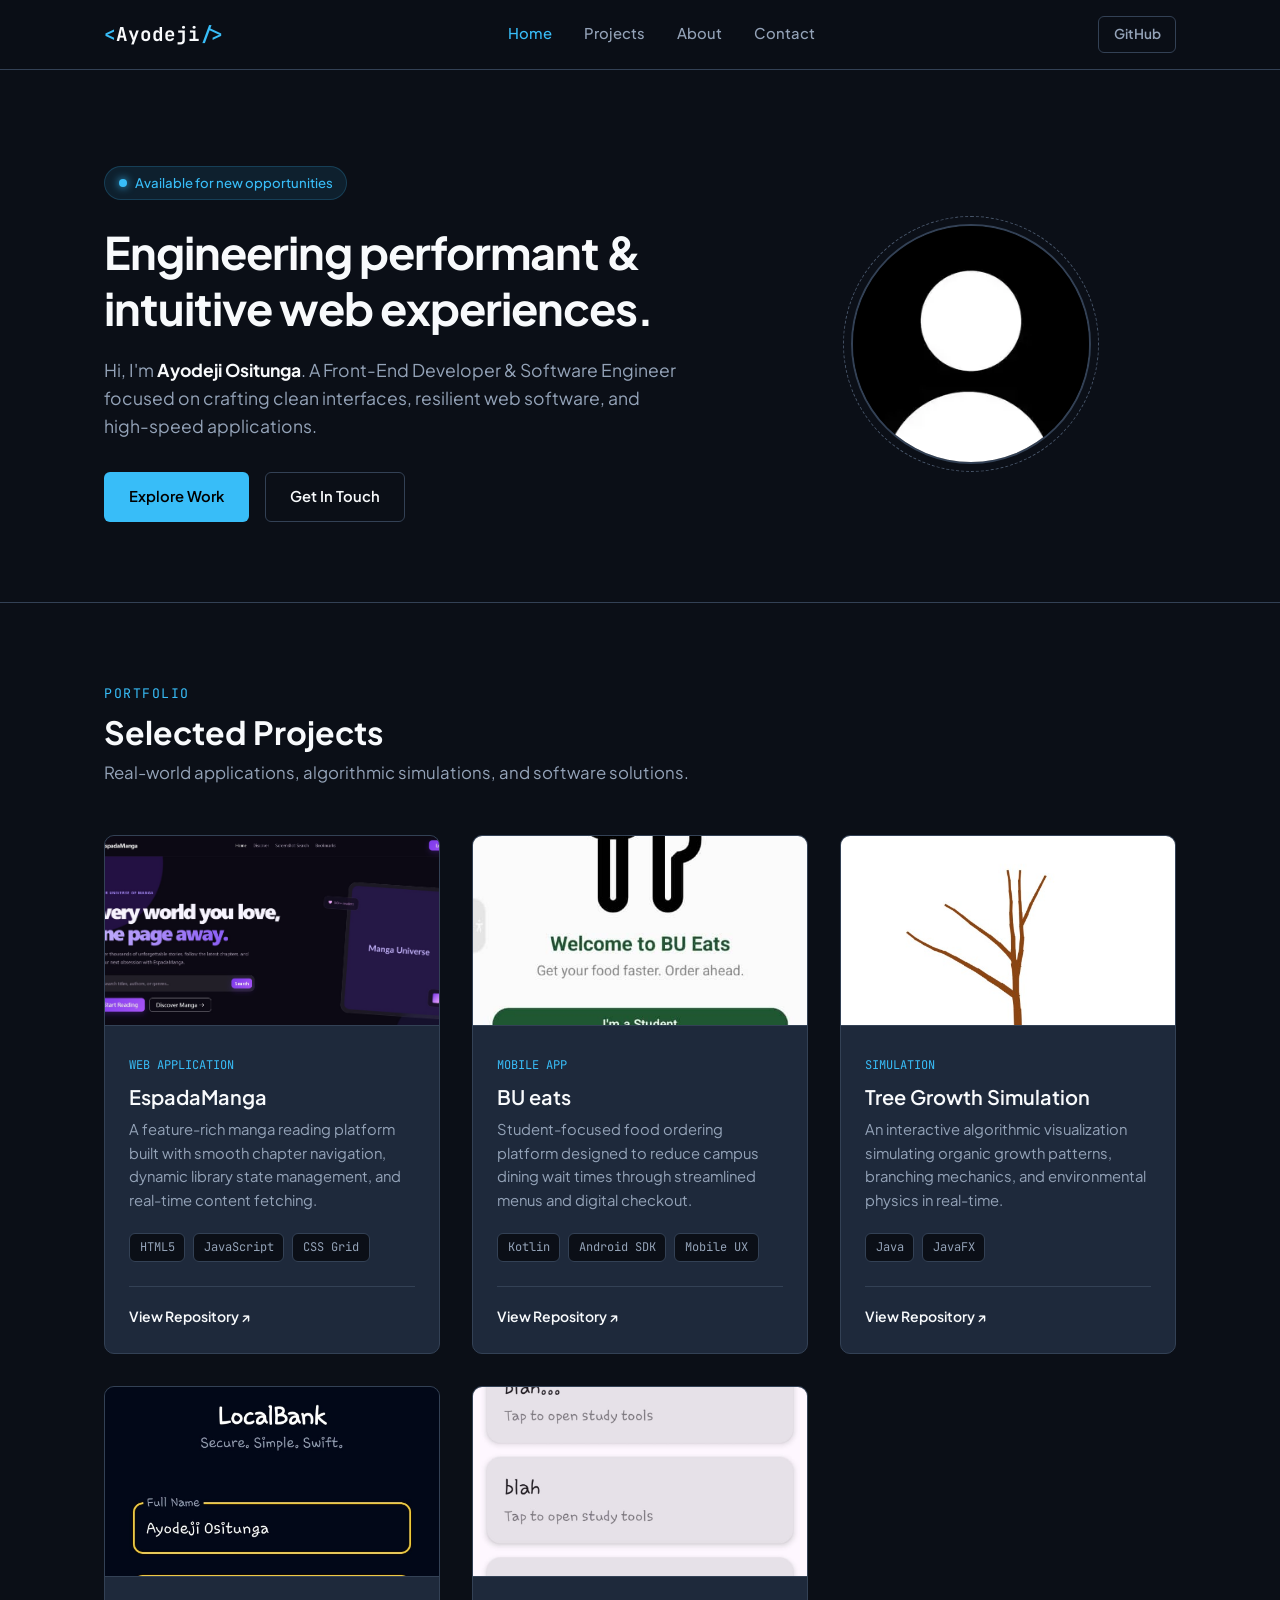
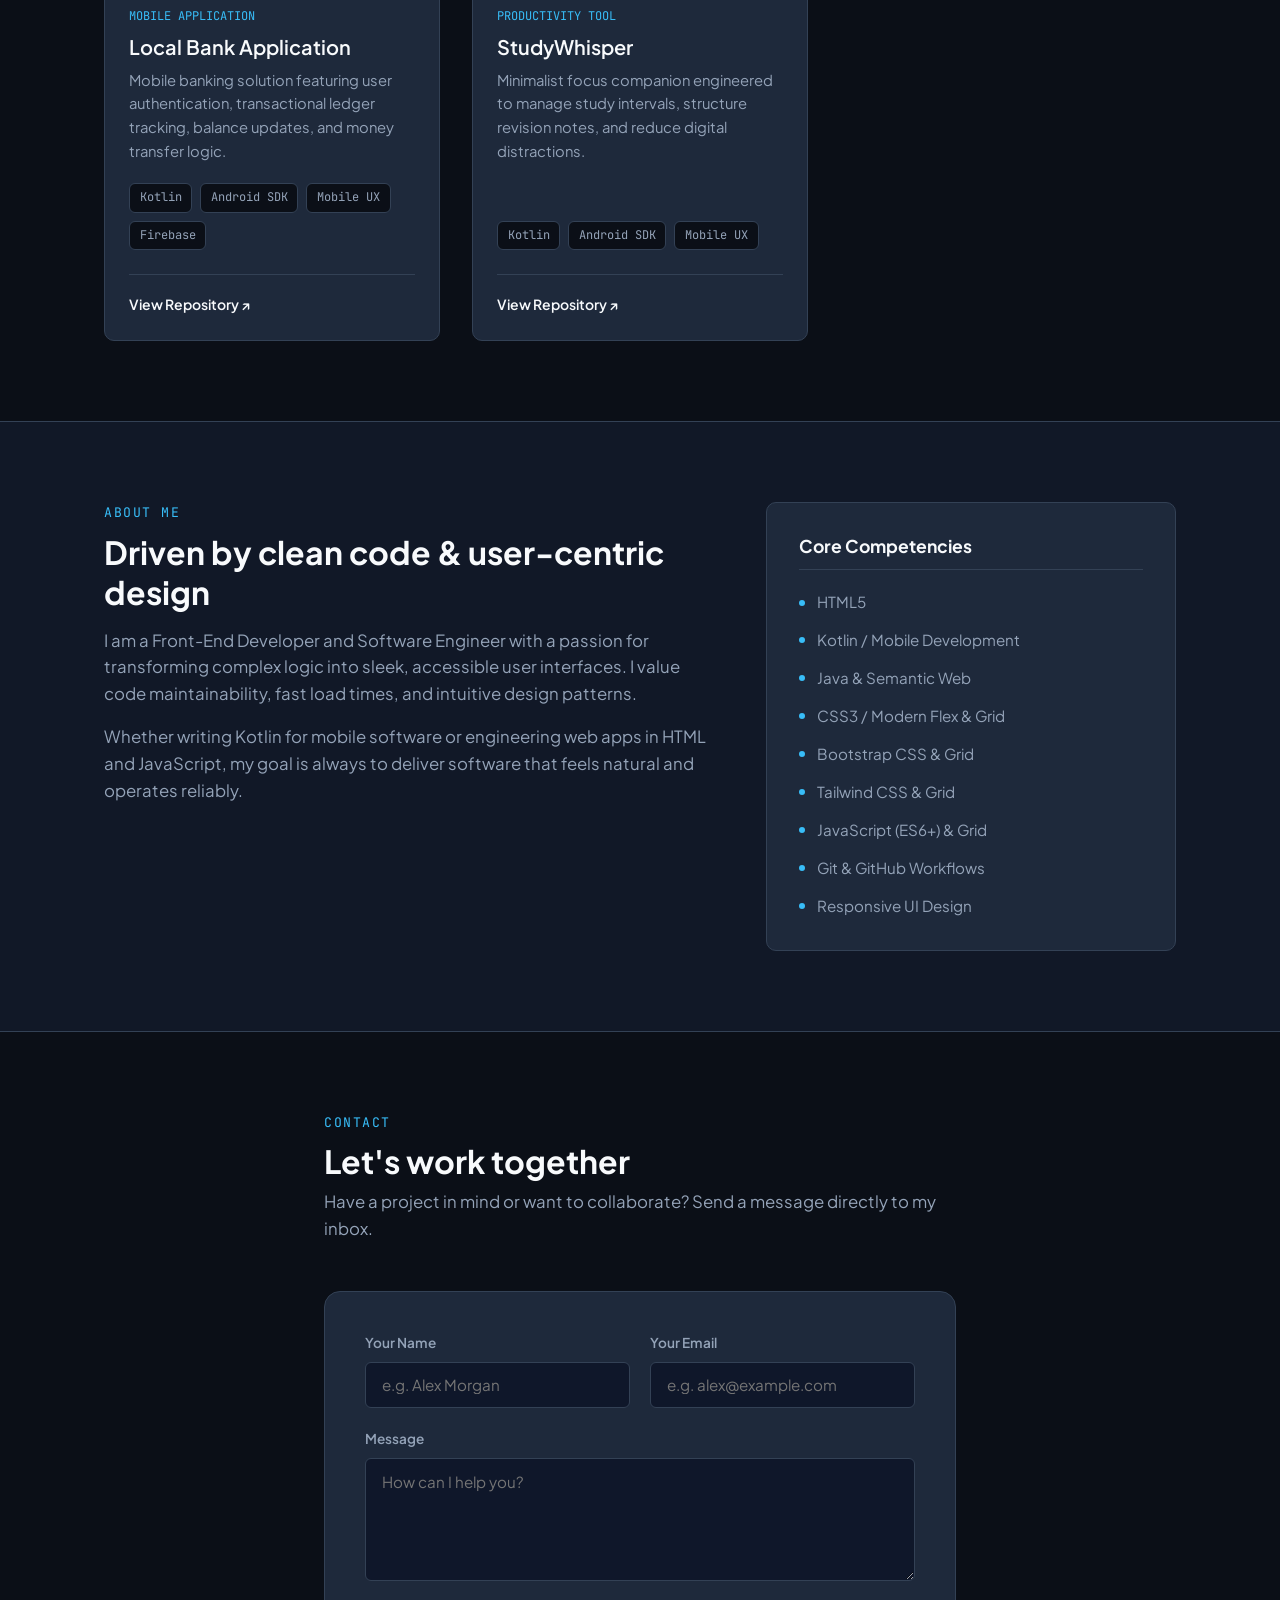
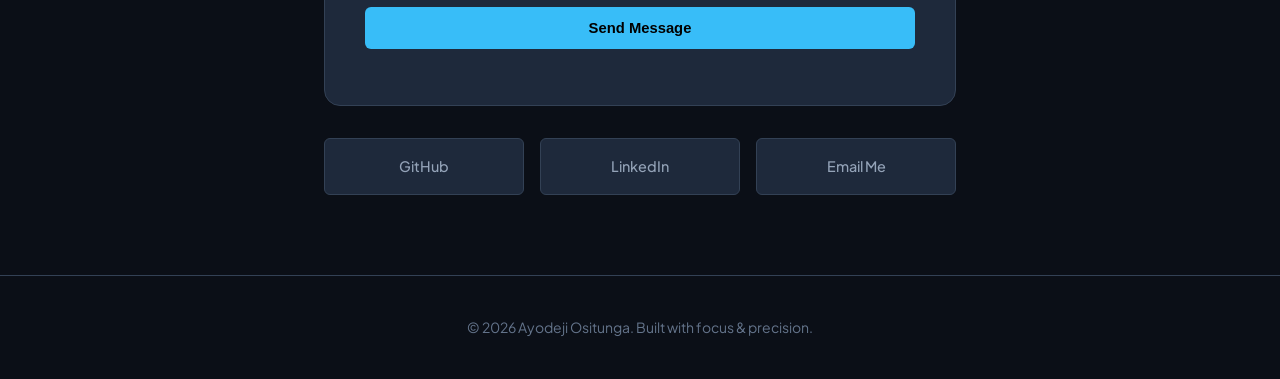
==== commit 856d1ebc: "Updates to core competencies and project cards" ====
--- a/index.html
+++ b/index.html
@@ -11,7 +11,6 @@
 </head>
 <body>
 
-    <!-- Header / Nav -->
     <header class="header">
         <div class="nav-container">
             <a href="#home" class="logo">
@@ -33,7 +32,6 @@
     </header>
 
     <main>
-        <!-- Hero Section -->
         <section class="hero" id="home">
             <div class="container hero-grid">
                 <div class="hero-text">
@@ -57,7 +55,6 @@
             </div>
         </section>
 
-        <!-- Projects Section -->
         <section class="section" id="projects">
             <div class="container">
                 <div class="section-header">
@@ -68,7 +65,6 @@
 
                 <div class="projects-grid">
                     
-                    <!-- EspadaManga -->
                     <article class="project-card">
                         <div class="project-image-container">
                             <img src="images/projects/espadamanga.jpg" alt="EspadaManga Screenshot">
@@ -80,8 +76,8 @@
                             <h3 class="project-title">EspadaManga</h3>
                             <p class="project-desc">A feature-rich manga reading platform built with smooth chapter navigation, dynamic library state management, and real-time content fetching.</p>
                             <div class="tag-list">
+                                <span class="tag">HTML5</span>
                                 <span class="tag">JavaScript</span>
-                                <span class="tag">REST API</span>
                                 <span class="tag">CSS Grid</span>
                             </div>
                             <div class="project-footer">
@@ -92,71 +88,68 @@
                         </div>
                     </article>
 
-                    <!-- BU eats -->
                     <article class="project-card">
                         <div class="project-image-container">
                             <img src="images/projects/bueats.jpg" alt="BU eats Screenshot">
                         </div>
                         <div class="project-body">
                             <div class="project-meta">
-                                <span class="project-type">Web Platform</span>
+                                <span class="project-type">Mobile App</span>
                             </div>
                             <h3 class="project-title">BU eats</h3>
                             <p class="project-desc">Student-focused food ordering platform designed to reduce campus dining wait times through streamlined menus and digital checkout.</p>
-                            <div class="tag-list">
-                                <span class="tag">JavaScript</span>
-                                <span class="tag">HTML5/CSS3</span>
-                                <span class="tag">UI/UX</span>
-                            </div>
-                            <div class="project-footer">
-                                <a href="https://github.com/YhungBoss/BUeats" target="_blank" rel="noopener noreferrer" class="link-btn">
-                                    View Repository ↗
-                                </a>
-                            </div>
-                        </div>
-                    </article>
-
-                    <!-- TreeGrowthSimulation -->
-                    <article class="project-card">
-                        <div class="project-image-container">
-                            <img src="images/projects/treegrowth.jpg" alt="Tree Growth Simulation Screenshot">
-                        </div>
-                        <div class="project-body">
-                            <div class="project-meta">
-                                <span class="project-type">Simulation</span>
-                            </div>
-                            <h3 class="project-title">Tree Growth Simulation</h3>
-                            <p class="project-desc">An interactive algorithmic visualization simulating organic growth patterns, branching mechanics, and environmental physics in real-time.</p>
-                            <div class="tag-list">
-                                <span class="tag">JavaScript</span>
-                                <span class="tag">Canvas API</span>
-                                <span class="tag">Algorithms</span>
-                            </div>
-                            <div class="project-footer">
-                                <a href="https://github.com/YhungBoss/TreeGrowthSimulation" target="_blank" rel="noopener noreferrer" class="link-btn">
-                                    View Repository ↗
-                                </a>
-                            </div>
-                        </div>
-                    </article>
-
-                    <!-- LocalBankApp -->
-                    <article class="project-card">
-                        <div class="project-image-container">
-                            <img src="images/projects/localbank.jpg" alt="Local Bank App Screenshot">
-                        </div>
-                        <div class="project-body">
-                            <div class="project-meta">
-                                <span class="project-type">Mobile Application</span>
-                            </div>
-                            <h3 class="project-title">Local Bank Application</h3>
-                            <p class="project-desc">Mobile banking solution featuring user authentication, transactional ledger tracking, balance updates, and money transfer logic.</p>
                             <div class="tag-list">
                                 <span class="tag">Kotlin</span>
                                 <span class="tag">Android SDK</span>
                                 <span class="tag">Mobile UX</span>
                             </div>
                             <div class="project-footer">
+                                <a href="https://github.com/YhungBoss/BUeats" target="_blank" rel="noopener noreferrer" class="link-btn">
+                                    View Repository ↗
+                                </a>
+                            </div>
+                        </div>
+                    </article>
+
+                    <article class="project-card">
+                        <div class="project-image-container">
+                            <img src="images/projects/treegrowth.jpg" alt="Tree Growth Simulation Screenshot">
+                        </div>
+                        <div class="project-body">
+                            <div class="project-meta">
+                                <span class="project-type">Simulation</span>
+                            </div>
+                            <h3 class="project-title">Tree Growth Simulation</h3>
+                            <p class="project-desc">An interactive algorithmic visualization simulating organic growth patterns, branching mechanics, and environmental physics in real-time.</p>
+                            <div class="tag-list">
+                                <span class="tag">Java</span>
+                                <span class="tag">JavaFX</span>
+                            </div>
+                            <div class="project-footer">
+                                <a href="https://github.com/YhungBoss/TreeGrowthSimulation" target="_blank" rel="noopener noreferrer" class="link-btn">
+                                    View Repository ↗
+                                </a>
+                            </div>
+                        </div>
+                    </article>
+
+                    <article class="project-card">
+                        <div class="project-image-container">
+                            <img src="images/projects/localbank.jpg" alt="Local Bank App Screenshot">
+                        </div>
+                        <div class="project-body">
+                            <div class="project-meta">
+                                <span class="project-type">Mobile Application</span>
+                            </div>
+                            <h3 class="project-title">Local Bank Application</h3>
+                            <p class="project-desc">Mobile banking solution featuring user authentication, transactional ledger tracking, balance updates, and money transfer logic.</p>
+                            <div class="tag-list">
+                                <span class="tag">Kotlin</span>
+                                <span class="tag">Android SDK</span>
+                                <span class="tag">Mobile UX</span>
+                                <span class="tag">Firebase</span>
+                            </div>
+                            <div class="project-footer">
                                 <a href="https://github.com/YhungBoss/LocalBankApp" target="_blank" rel="noopener noreferrer" class="link-btn">
                                     View Repository ↗
                                 </a>
@@ -164,7 +157,6 @@
                         </div>
                     </article>
 
-                    <!-- StudyWhisper -->
                     <article class="project-card">
                         <div class="project-image-container">
                             <img src="images/projects/studywhisper.jpg" alt="StudyWhisper Screenshot">
@@ -176,9 +168,9 @@
                             <h3 class="project-title">StudyWhisper</h3>
                             <p class="project-desc">Minimalist focus companion engineered to manage study intervals, structure revision notes, and reduce digital distractions.</p>
                             <div class="tag-list">
-                                <span class="tag">JavaScript</span>
-                                <span class="tag">HTML5</span>
-                                <span class="tag">CSS Architecture</span>
+                                <span class="tag">Kotlin</span>
+                                <span class="tag">Android SDK</span>
+                                <span class="tag">Mobile UX</span>
                             </div>
                             <div class="project-footer">
                                 <a href="https://github.com/YhungBoss/StudyWhisper" target="_blank" rel="noopener noreferrer" class="link-btn">
@@ -192,7 +184,6 @@
             </div>
         </section>
 
-        <!-- About / Skills Section -->
         <section class="section section-alt" id="about">
             <div class="container">
                 <div class="about-grid">
@@ -203,16 +194,19 @@
                             I am a Front-End Developer and Software Engineer with a passion for transforming complex logic into sleek, accessible user interfaces. I value code maintainability, fast load times, and intuitive design patterns.
                         </p>
                         <p class="about-text">
-                            Whether writing Kotlin for mobile software or engineering web apps in JavaScript, my goal is always to deliver software that feels natural and operates reliably.
+                            Whether writing Kotlin for mobile software or engineering web apps in HTML and JavaScript, my goal is always to deliver software that feels natural and operates reliably.
                         </p>
                     </div>
                     <div class="skills-card">
                         <h3 class="skills-title">Core Competencies</h3>
                         <div class="skills-list">
-                            <div class="skill-item"><span class="skill-dot"></span> JavaScript (ES6+)</div>
+                            <div class="skill-item"><span class="skill-dot"></span> HTML5</div>
                             <div class="skill-item"><span class="skill-dot"></span> Kotlin / Mobile Development</div>
-                            <div class="skill-item"><span class="skill-dot"></span> HTML5 &amp; Semantic Web</div>
+                            <div class="skill-item"><span class="skill-dot"></span> Java &amp; Semantic Web</div>
                             <div class="skill-item"><span class="skill-dot"></span> CSS3 / Modern Flex &amp; Grid</div>
+                            <div class="skill-item"><span class="skill-dot"></span> Bootstrap CSS &amp; Grid</div>
+                            <div class="skill-item"><span class="skill-dot"></span> Tailwind CSS &amp; Grid</div>
+                            <div class="skill-item"><span class="skill-dot"></span> JavaScript (ES6+) &amp; Grid</div>
                             <div class="skill-item"><span class="skill-dot"></span> Git &amp; GitHub Workflows</div>
                             <div class="skill-item"><span class="skill-dot"></span> Responsive UI Design</div>
                         </div>
@@ -221,7 +215,6 @@
             </div>
         </section>
 
-        <!-- Contact Section -->
         <section class="section" id="contact">
             <div class="container contact-wrapper">
                 <div class="section-header">
@@ -230,7 +223,6 @@
                     <p class="section-subtitle">Have a project in mind or want to collaborate? Send a message directly to my inbox.</p>
                 </div>
 
-                <!-- Formspree Mail Integration -->
                 <form action="https://formspree.io/f/mppzbogv" method="POST" class="contact-form" id="contactForm">
                     <div class="form-row">
                         <div class="form-group">
@@ -252,15 +244,12 @@
 
                 <div class="social-links">
                     <a href="https://github.com/YhungBoss" target="_blank" rel="noopener noreferrer" class="social-card">
-                        <span class="social-icon">🐙</span>
                         <span class="social-label">GitHub</span>
                     </a>
                     <a href="https://www.linkedin.com/in/ayodeji-ositunga-4a4807351/" target="_blank" rel="noopener noreferrer" class="social-card">
-                        <span class="social-icon">💼</span>
                         <span class="social-label">LinkedIn</span>
                     </a>
                     <a href="mailto:ayodeji.ositunga@gmail.com" class="social-card">
-                        <span class="social-icon">✉️</span>
                         <span class="social-label">Email Me</span>
                     </a>
                 </div>
